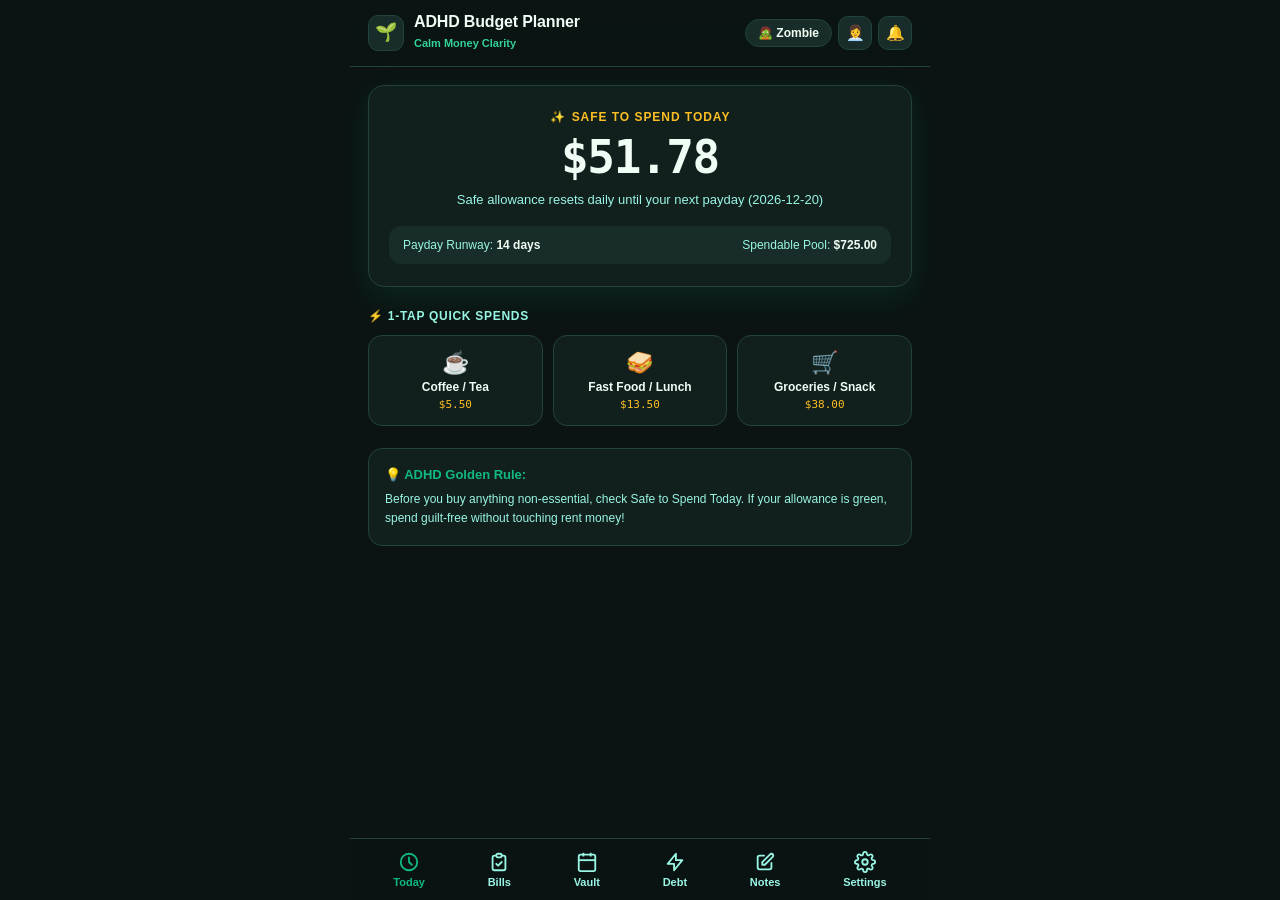
==== index.html @ 47cbd116 "feat: initial release of ADHD Budget Planner (Edition 2)" ====
<!DOCTYPE html>
<html lang="en">
<head>
  <meta charset="utf-8">
  <meta name="viewport" content="width=device-width, initial-scale=1, viewport-fit=cover, maximum-scale=1, user-scalable=no">
  <title>ADHD Budget Planner</title>
  <meta name="description" content="A calm, offline, low-stimulation budget planner engineered for ADHD brains. What is safe to spend today, impulse control, and debt freedom.">
  <meta name="theme-color" content="#0d9488">
  <meta name="apple-mobile-web-app-capable" content="yes">
  <meta name="apple-mobile-web-app-status-bar-style" content="default">
  <meta name="apple-mobile-web-app-title" content="ADHD Budget Planner">
  <link rel="manifest" href="./manifest.json">
  <link rel="icon" type="image/svg+xml" href="./assets/icon.svg">
  <link rel="icon" type="image/png" sizes="32x32" href="./assets/favicon-32.png">
  <link rel="apple-touch-icon" sizes="180x180" href="./assets/apple-touch-icon.png">
  <link rel="stylesheet" href="./css/planner-theme.css">
  <link rel="stylesheet" href="./css/planner-layout.css">
</head>
<body data-theme="emerald-modern">

  <div class="adhd-container">

    <!-- Top Header App Bar -->
    <header class="adhd-header">
      <div class="header-row">
        <div class="brand-badge">
          <div class="brand-icon">🌱</div>
          <div class="brand-titles">
            <h1>ADHD Budget Planner</h1>
            <span class="brand-subtitle">Calm Money Clarity</span>
          </div>
        </div>
        <div class="header-actions">
          <button type="button" class="pill-action-btn" id="btn-zombie-mode" title="Emergency Zombie Mode">🧟 Zombie</button>
          <button type="button" class="icon-action-btn" id="btn-launch-tour" title="Maya's Guided Tour">👩‍💼</button>
          <button type="button" class="icon-action-btn" id="btn-toggle-sound" title="Haptic Audio">🔔</button>
        </div>
      </div>
    </header>

    <!-- MAIN SCREENS -->
    <main>
      <!-- 1. Today Screen -->
      <section id="screen-today" class="screen active">
        <div class="hero-split-card">
          <div class="hero-main-section">
            <div class="hero-label"><span>✨</span> Safe to Spend Today</div>
            <div class="hero-number" id="hero-safe-amount">$0.00</div>
            <div class="hero-subtext" id="hero-runway-subtext">Calculating daily allowance...</div>
          </div>
          <div class="runway-summary-strip" id="runway-summary-strip">
            <!-- Populated dynamically -->
          </div>
        </div>

        <div style="font-size:12px;font-weight:800;color:var(--text-sub);text-transform:uppercase;letter-spacing:0.06em;margin-bottom:10px;">
          ⚡ 1-Tap Quick Spends
        </div>
        <div class="quick-spend-grid" id="quick-spend-grid">
          <!-- Populated dynamically -->
        </div>

        <div style="background:var(--bg-panel);border:1px solid var(--border-line);border-radius:14px;padding:16px;">
          <div style="font-size:13px;font-weight:700;color:var(--color-primary);margin-bottom:6px;">💡 ADHD Golden Rule:</div>
          <p style="font-size:12px;color:var(--text-sub);line-height:1.6;">
            Before you buy anything non-essential, check Safe to Spend Today. If your allowance is green, spend guilt-free without touching rent money!
          </p>
        </div>
      </section>

      <!-- 2. Bills Runway Screen -->
      <section id="screen-bills" class="screen">
        <div style="display:flex;justify-content:space-between;align-items:center;margin-bottom:16px;">
          <div>
            <h2 style="font-size:18px;font-weight:800;">Bills & Runway</h2>
            <p style="font-size:12px;color:var(--text-sub);">Fixed commitments protected before calculating your allowance.</p>
          </div>
          <button type="button" class="btn-primary-action" id="btn-open-add-bill">+ Add Bill</button>
        </div>
        <div id="bill-list">
          <!-- Populated dynamically -->
        </div>
      </section>

      <!-- 3. Impulse Vault Screen -->
      <section id="screen-vault" class="screen">
        <div style="display:flex;justify-content:space-between;align-items:center;margin-bottom:16px;">
          <div>
            <h2 style="font-size:18px;font-weight:800;">48-Hour Impulse Vault</h2>
            <p style="font-size:12px;color:var(--text-sub);">Park urgent shopping urges here. 82% of impulses fade in 48 hours.</p>
          </div>
          <button type="button" class="btn-primary-action" id="btn-open-add-vault">+ Park Urge</button>
        </div>
        <div id="vault-list">
          <!-- Populated dynamically -->
        </div>
      </section>

      <!-- 4. Debt Crusher Screen -->
      <section id="screen-debt" class="screen">
        <div style="margin-bottom:16px;">
          <h2 style="font-size:18px;font-weight:800;">Debt Crusher</h2>
          <p style="font-size:12px;color:var(--text-sub);">Snowball & Avalanche accelerated debt freedom path.</p>
        </div>
        <div style="background:var(--bg-panel);border:1px solid var(--border-line);border-radius:14px;padding:18px;text-align:center;margin-bottom:16px;">
          <div style="font-size:11px;font-weight:700;color:var(--color-gold);text-transform:uppercase;letter-spacing:0.08em;margin-bottom:4px;">Freedom Projection</div>
          <div style="font-size:17px;font-weight:800;color:var(--text-main);" id="debt-free-summary">Calculating projection...</div>
        </div>
        <div id="debt-list">
          <!-- Populated dynamically -->
        </div>
      </section>

      <!-- 5. Brain Dump Scratchpad Screen -->
      <section id="screen-notes" class="screen">
        <h2 style="font-size:18px;font-weight:800;margin-bottom:6px;">Brain Dump Scratchpad</h2>
        <p style="font-size:12px;color:var(--text-sub);margin-bottom:16px;">Zero-friction capture for money thoughts, upcoming purchases, or anxiety relief.</p>
        <textarea id="brain-dump-textarea" class="form-input" style="height:280px;resize:none;font-size:14px;line-height:1.6;" placeholder="Type anything on your mind... auto-saves instantly."></textarea>
      </section>

      <!-- 6. Settings Screen -->
      <section id="screen-settings" class="screen">
        <h2 style="font-size:18px;font-weight:800;margin-bottom:16px;">Settings & Backup</h2>
        <div style="background:var(--bg-panel);border:1px solid var(--border-line);border-radius:14px;padding:18px;margin-bottom:18px;">
          <form id="form-planner-settings">
            <div class="form-group">
              <label>Checking Account Balance ($)</label>
              <input type="number" step="0.01" class="form-input" id="settings-checking-balance" required>
            </div>
            <div class="form-group">
              <label>Payday Frequency</label>
              <select class="form-select" id="settings-income-cycle">
                <option value="weekly">Weekly</option>
                <option value="biweekly">Bi-Weekly (Every 2 Weeks)</option>
                <option value="semimonthly">Semi-Monthly (1st & 15th)</option>
                <option value="monthly">Monthly</option>
              </select>
            </div>
            <div class="form-group">
              <label>Visual Color Theme</label>
              <select class="form-select" id="settings-theme-select">
                <option value="emerald-modern">Emerald Modern</option>
                <option value="oled-dark">OLED Dark</option>
                <option value="nordic-fog">Nordic Fog (Light)</option>
                <option value="warm-earth">Warm Earth</option>
              </select>
            </div>
            <button type="submit" class="btn-primary-action" style="width:100%;padding:12px;margin-top:6px;">Save Settings 🌿</button>
          </form>
        </div>

        <div style="background:var(--bg-panel);border:1px solid var(--border-line);border-radius:14px;padding:18px;">
          <div style="font-size:14px;font-weight:700;margin-bottom:10px;">💾 Backup & Device Transfer</div>
          <button type="button" class="btn-primary-action" id="btn-export-backup" style="width:100%;padding:12px;margin-bottom:14px;">Download Backup (.json)</button>
          <label style="display:block;font-size:12px;color:var(--text-sub);margin-bottom:6px;">Restore Backup File:</label>
          <input type="file" id="input-restore-backup" accept=".json" class="form-input" style="font-size:12px;padding:6px;">
        </div>
      </section>
    </main>

    <!-- Bottom Segmented Navigation Dock -->
    <nav class="nav-dock" aria-label="Main Navigation">
      <button type="button" class="nav-tab active" data-nav="today">
        <svg fill="none" viewBox="0 0 24 24" stroke="currentColor">
          <circle cx="12" cy="12" r="9"/>
          <path stroke-linecap="round" stroke-linejoin="round" d="M12 7v5l3 3"/>
        </svg>
        <span>Today</span>
      </button>

      <button type="button" class="nav-tab" data-nav="bills">
        <svg fill="none" viewBox="0 0 24 24" stroke="currentColor">
          <path stroke-linecap="round" stroke-linejoin="round" d="M9 5H7a2 2 0 00-2 2v12a2 2 0 002 2h10a2 2 0 002-2V7a2 2 0 00-2-2h-2M9 5a2 2 0 002 2h2a2 2 0 002-2M9 5a2 2 0 012-2h2a2 2 0 012 2m-6 9l2 2 4-4"/>
        </svg>
        <span>Bills</span>
      </button>

      <button type="button" class="nav-tab" data-nav="vault">
        <svg fill="none" viewBox="0 0 24 24" stroke="currentColor">
          <rect x="3" y="4" width="18" height="18" rx="2" ry="2"/>
          <line x1="16" y1="2" x2="16" y2="6"/>
          <line x1="8" y1="2" x2="8" y2="6"/>
          <line x1="3" y1="10" x2="21" y2="10"/>
        </svg>
        <span>Vault</span>
      </button>

      <button type="button" class="nav-tab" data-nav="debt">
        <svg fill="none" viewBox="0 0 24 24" stroke="currentColor">
          <path stroke-linecap="round" stroke-linejoin="round" d="M13 10V3L4 14h7v7l9-11h-7z"/>
        </svg>
        <span>Debt</span>
      </button>

      <button type="button" class="nav-tab" data-nav="notes">
        <svg fill="none" viewBox="0 0 24 24" stroke="currentColor">
          <path stroke-linecap="round" stroke-linejoin="round" d="M11 5H6a2 2 0 00-2 2v11a2 2 0 002 2h11a2 2 0 002-2v-5m-1.414-9.414a2 2 0 112.828 2.828L11.828 15H9v-2.828l8.586-8.586z"/>
        </svg>
        <span>Notes</span>
      </button>

      <button type="button" class="nav-tab" data-nav="settings">
        <svg fill="none" viewBox="0 0 24 24" stroke="currentColor">
          <circle cx="12" cy="12" r="3"/>
          <path stroke-linecap="round" stroke-linejoin="round" d="M19.4 15a1.65 1.65 0 00.33 1.82l.06.06a2 2 0 010 2.83 2 2 0 01-2.83 0l-.06-.06a1.65 1.65 0 00-1.82-.33 1.65 1.65 0 00-1 1.51V21a2 2 0 01-2 2 2 2 0 01-2-2v-.09A1.65 1.65 0 009 19.4a1.65 1.65 0 00-1.82.33l-.06.06a2 2 0 01-2.83 0 2 2 0 010-2.83l.06-.06a1.65 1.65 0 00.33-1.82 1.65 1.65 0 00-1.51-1H3a2 2 0 01-2-2 2 2 0 012-2h.09A1.65 1.65 0 004.6 9a1.65 1.65 0 00-.33-1.82l-.06-.06a2 2 0 010-2.83 2 2 0 012.83 0l.06.06a1.65 1.65 0 001.82.33H9a1.65 1.65 0 001-1.51V3a2 2 0 012-2 2 2 0 012 2v.09a1.65 1.65 0 001 1.51 1.65 1.65 0 001.82-.33l.06-.06a2 2 0 012.83 0 2 2 0 010 2.83l-.06.06a1.65 1.65 0 00-.33 1.82V9a1.65 1.65 0 001.51 1H21a2 2 0 012 2 2 2 0 01-2 2h-.09a1.65 1.65 0 00-1.51 1z"/>
        </svg>
        <span>Settings</span>
      </button>
    </nav>

    <!-- FULLSCREEN ZOMBIE MODE OVERLAY -->
    <div id="zombie-overlay" class="zombie-overlay">
      <div class="zombie-title">🧟 Zombie Mode Active</div>
      <p style="font-size:13px;color:#a3a3a3;margin-bottom:24px;">Low bandwidth day? Here is your single answer right now:</p>
      <div style="font-size:14px;color:#737373;text-transform:uppercase;letter-spacing:0.1em;margin-bottom:6px;">Safe to Spend Today</div>
      <div class="zombie-hero-number" id="zombie-hero-amount">$0.00</div>
      <button type="button" class="btn-zombie-exit" id="btn-exit-zombie">Exit Zombie Mode 🌿</button>
    </div>

    <!-- MODAL: Add Bill -->
    <div id="modal-add-bill" class="modal-overlay">
      <div class="modal-box">
        <div style="display:flex;justify-content:space-between;align-items:center;margin-bottom:14px;">
          <h3 style="font-size:16px;font-weight:800;">📅 Add Recurring Bill</h3>
          <button type="button" class="icon-action-btn" id="btn-close-add-bill" style="width:28px;height:28px;">&times;</button>
        </div>
        <form id="form-add-bill">
          <div class="form-group">
            <label>Bill Name (e.g. Rent, Wi-Fi, Electric)</label>
            <input type="text" class="form-input" id="bill-name-input" placeholder="Apartment Rent" required>
          </div>
          <div class="form-group">
            <label>Amount ($)</label>
            <input type="number" step="0.01" class="form-input" id="bill-amount-input" placeholder="750.00" required>
          </div>
          <div class="form-group">
            <label>Due Date</label>
            <input type="date" class="form-input" id="bill-date-input" required>
          </div>
          <button type="submit" class="btn-primary-action" style="width:100%;padding:12px;margin-top:6px;">Add Bill 🌿</button>
        </form>
      </div>
    </div>

    <!-- MODAL: Add Vault Item -->
    <div id="modal-add-vault" class="modal-overlay">
      <div class="modal-box">
        <div style="display:flex;justify-content:space-between;align-items:center;margin-bottom:14px;">
          <h3 style="font-size:16px;font-weight:800;">⏳ Park in 48-Hour Vault</h3>
          <button type="button" class="icon-action-btn" id="btn-close-add-vault" style="width:28px;height:28px;">&times;</button>
        </div>
        <form id="form-add-vault">
          <div class="form-group">
            <label>Item Name / Purchase Urge</label>
            <input type="text" class="form-input" id="vault-name-input" placeholder="New Noise-Cancelling Headphones" required>
          </div>
          <div class="form-group">
            <label>Price ($)</label>
            <input type="number" step="0.01" class="form-input" id="vault-amount-input" placeholder="99.00" required>
          </div>
          <button type="submit" class="btn-primary-action" style="width:100%;padding:12px;margin-top:6px;">Park Urge for 48 Hours ⏳</button>
        </form>
      </div>
    </div>

  </div>

  <script src="./js/finance-engine.js"></script>
  <script src="./js/storage-controller.js"></script>
  <script src="./js/assistant-maya.js"></script>
  <script src="./js/planner-app.js"></script>
</body>
</html>
---- css/planner-theme.css ----
/* ADHD Budget Planner - Modern Theme Definitions (Edition 2) */
:root {
  --font-base: -apple-system, BlinkMacSystemFont, 'Segoe UI', Roboto, 'Inter', sans-serif;
  --font-mono: 'SF Mono', 'Roboto Mono', Menlo, monospace;
  --radius-card: 16px;
  --radius-btn: 10px;
  --radius-pill: 99px;
  --transition-quick: 0.18s ease;
}

/* 1. Emerald Modern (Default) */
body[data-theme="emerald-modern"] {
  --bg-app: #0b1413;
  --bg-panel: #111f1d;
  --bg-tile: #182c29;
  --bg-tile-hover: #213c38;
  --border-line: #22423d;
  --border-focus: #10b981;
  --text-main: #f0fdf4;
  --text-sub: #99f6e4;
  --text-dim: #5eead4;
  --color-primary: #10b981;
  --color-accent: #34d399;
  --color-gold: #fbbf24;
  --color-rose: #f43f5e;
  --hero-shadow: 0 10px 30px rgba(16, 185, 129, 0.12);
}

/* 2. OLED Pure Dark */
body[data-theme="oled-dark"] {
  --bg-app: #000000;
  --bg-panel: #0a0a0a;
  --bg-tile: #141414;
  --bg-tile-hover: #1f1f1f;
  --border-line: #262626;
  --border-focus: #34d399;
  --text-main: #ffffff;
  --text-sub: #a3a3a3;
  --text-dim: #737373;
  --color-primary: #34d399;
  --color-accent: #2dd4bf;
  --color-gold: #fbbf24;
  --color-rose: #f43f5e;
  --hero-shadow: none;
}

/* 3. Nordic Fog (Clean Light) */
body[data-theme="nordic-fog"] {
  --bg-app: #f1f5f9;
  --bg-panel: #ffffff;
  --bg-tile: #f8fafc;
  --bg-tile-hover: #e2e8f0;
  --border-line: #cbd5e1;
  --border-focus: #059669;
  --text-main: #0f172a;
  --text-sub: #475569;
  --text-dim: #64748b;
  --color-primary: #059669;
  --color-accent: #0d9488;
  --color-gold: #d97706;
  --color-rose: #e11d48;
  --hero-shadow: 0 4px 20px rgba(0, 0, 0, 0.05);
}

/* 4. Warm Earth */
body[data-theme="warm-earth"] {
  --bg-app: #171514;
  --bg-panel: #211e1c;
  --bg-tile: #2c2826;
  --bg-tile-hover: #3b3633;
  --border-line: #423d3a;
  --border-focus: #f59e0b;
  --text-main: #fef3c7;
  --text-sub: #d6d3d1;
  --text-dim: #a8a29e;
  --color-primary: #f59e0b;
  --color-accent: #fbbf24;
  --color-gold: #fbbf24;
  --color-rose: #f43f5e;
  --hero-shadow: 0 10px 30px rgba(245, 158, 11, 0.12);
}
---- css/planner-layout.css ----
/* ADHD Budget Planner - Modern Layout & Styles (Edition 2) */
* {
  box-sizing: border-box;
  margin: 0;
  padding: 0;
  -webkit-tap-highlight-color: transparent;
}

body {
  background-color: var(--bg-app);
  color: var(--text-main);
  font-family: var(--font-base);
  font-size: 15px;
  line-height: 1.5;
  min-height: 100vh;
  overflow-x: hidden;
  user-select: none;
  -webkit-font-smoothing: antialiased;
}

.adhd-container {
  max-width: 580px;
  margin: 0 auto;
  min-height: 100vh;
  display: flex;
  flex-direction: column;
  padding-bottom: 92px;
  position: relative;
}

/* Header App Bar */
.adhd-header {
  position: sticky;
  top: 0;
  z-index: 40;
  background: rgba(11, 20, 19, 0.9);
  backdrop-filter: blur(14px);
  -webkit-backdrop-filter: blur(14px);
  border-bottom: 1px solid var(--border-line);
  padding: 12px 18px;
}

.header-row {
  display: flex;
  align-items: center;
  justify-content: space-between;
}

.brand-badge {
  display: flex;
  align-items: center;
  gap: 10px;
}

.brand-icon {
  width: 36px;
  height: 36px;
  border-radius: 10px;
  background: var(--bg-tile);
  border: 1px solid var(--border-line);
  display: flex;
  align-items: center;
  justify-content: center;
  font-size: 18px;
}

.brand-titles h1 {
  font-size: 16px;
  font-weight: 800;
  color: var(--text-main);
  letter-spacing: -0.01em;
  line-height: 1.2;
}

.brand-subtitle {
  font-size: 11px;
  color: var(--color-accent);
  font-weight: 600;
}

.header-actions {
  display: flex;
  align-items: center;
  gap: 6px;
}

.pill-action-btn {
  background: var(--bg-tile);
  border: 1px solid var(--border-line);
  color: var(--text-main);
  padding: 6px 12px;
  border-radius: var(--radius-pill);
  font-size: 12px;
  font-weight: 700;
  display: flex;
  align-items: center;
  gap: 5px;
  cursor: pointer;
  transition: var(--transition-quick);
}

.pill-action-btn:hover {
  border-color: var(--color-primary);
}

.icon-action-btn {
  background: var(--bg-tile);
  border: 1px solid var(--border-line);
  color: var(--text-sub);
  width: 34px;
  height: 34px;
  border-radius: var(--radius-btn);
  display: flex;
  align-items: center;
  justify-content: center;
  font-size: 15px;
  cursor: pointer;
}

/* Screens */
.screen {
  display: none;
  padding: 18px;
  animation: fadeIn 0.2s ease;
}

.screen.active {
  display: block;
}

@keyframes fadeIn {
  from { opacity: 0; transform: translateY(4px); }
  to { opacity: 1; transform: translateY(0); }
}

/* Split-Card Modern Hero Dashboard */
.hero-split-card {
  background: var(--bg-panel);
  border: 1px solid var(--border-line);
  border-radius: var(--radius-card);
  padding: 22px 20px;
  margin-bottom: 20px;
  box-shadow: var(--hero-shadow);
  display: flex;
  flex-direction: column;
  gap: 16px;
  position: relative;
  overflow: hidden;
}

.hero-main-section {
  text-align: center;
}

.hero-label {
  font-size: 12px;
  font-weight: 800;
  text-transform: uppercase;
  letter-spacing: 0.08em;
  color: var(--color-gold);
  margin-bottom: 6px;
  display: flex;
  align-items: center;
  justify-content: center;
  gap: 6px;
}

.hero-number {
  font-size: 46px;
  font-weight: 900;
  letter-spacing: -0.03em;
  font-family: var(--font-mono);
  color: var(--text-main);
  line-height: 1.1;
  margin-bottom: 8px;
}

.hero-subtext {
  font-size: 13px;
  color: var(--text-sub);
}

/* Runway Strip */
.runway-summary-strip {
  background: var(--bg-tile);
  border-radius: 12px;
  padding: 10px 14px;
  display: flex;
  justify-content: space-between;
  align-items: center;
  font-size: 12px;
  color: var(--text-sub);
}

.runway-summary-strip strong {
  color: var(--text-main);
}

/* Quick Spends Grid */
.quick-spend-grid {
  display: grid;
  grid-template-columns: repeat(3, 1fr);
  gap: 10px;
  margin-bottom: 22px;
}

.spend-tile-btn {
  background: var(--bg-panel);
  border: 1px solid var(--border-line);
  border-radius: 14px;
  padding: 14px 10px;
  text-align: center;
  cursor: pointer;
  transition: var(--transition-quick);
  color: var(--text-main);
  display: flex;
  flex-direction: column;
  align-items: center;
  gap: 4px;
}

.spend-tile-btn:hover {
  border-color: var(--color-primary);
  background: var(--bg-tile);
  transform: translateY(-2px);
}

.spend-tile-icon { font-size: 22px; }
.spend-tile-title { font-size: 12px; font-weight: 700; }
.spend-tile-amt { font-size: 11px; font-family: var(--font-mono); color: var(--color-gold); }

/* Item Cards (Bills, Vault, Debt) */
.item-card {
  background: var(--bg-panel);
  border: 1px solid var(--border-line);
  border-radius: 14px;
  padding: 16px;
  margin-bottom: 12px;
  transition: var(--transition-quick);
}

.item-card:hover {
  border-color: var(--border-focus);
}

.item-header {
  display: flex;
  align-items: center;
  justify-content: space-between;
  margin-bottom: 8px;
}

.item-title {
  font-size: 15px;
  font-weight: 700;
  display: flex;
  align-items: center;
  gap: 8px;
}

.item-amount {
  font-family: var(--font-mono);
  font-size: 14px;
  font-weight: 800;
  color: var(--color-gold);
}

.btn-primary-action {
  background: var(--color-primary);
  color: #fff;
  border: none;
  font-weight: 700;
  font-size: 12px;
  padding: 6px 14px;
  border-radius: var(--radius-btn);
  cursor: pointer;
  transition: var(--transition-quick);
}

.btn-primary-action:hover {
  opacity: 0.9;
}

.btn-primary-action.paid {
  background: #064e3b;
  color: #34d399;
}

/* Zombie Mode Overlay */
.zombie-overlay {
  display: none;
  position: fixed;
  top: 0;
  left: 0;
  right: 0;
  bottom: 0;
  background: #000000;
  z-index: 100;
  flex-direction: column;
  align-items: center;
  justify-content: center;
  padding: 30px;
  text-align: center;
}

.zombie-overlay.active {
  display: flex;
}

.zombie-title {
  font-size: 18px;
  color: #737373;
  margin-bottom: 10px;
  font-weight: 700;
}

.zombie-hero-number {
  font-size: 58px;
  font-family: var(--font-mono);
  font-weight: 900;
  color: #10b981;
  margin-bottom: 24px;
}

.btn-zombie-exit {
  background: #171717;
  color: #a3a3a3;
  border: 1px solid #333;
  padding: 12px 24px;
  border-radius: var(--radius-pill);
  font-size: 14px;
  font-weight: 700;
  cursor: pointer;
}

/* Bottom Segmented Dock */
.nav-dock {
  position: fixed;
  bottom: 0;
  left: 0;
  right: 0;
  background: rgba(11, 20, 19, 0.95);
  backdrop-filter: blur(16px);
  -webkit-backdrop-filter: blur(16px);
  border-top: 1px solid var(--border-line);
  display: flex;
  justify-content: space-around;
  padding: 8px 12px;
  z-index: 50;
  max-width: 580px;
  margin: 0 auto;
}

.nav-tab {
  background: none;
  border: none;
  color: var(--text-sub);
  display: flex;
  flex-direction: column;
  align-items: center;
  gap: 3px;
  font-size: 11px;
  font-weight: 700;
  cursor: pointer;
  padding: 4px 8px;
  border-radius: 8px;
  transition: var(--transition-quick);
}

.nav-tab svg {
  width: 22px;
  height: 22px;
  stroke-width: 2;
}

.nav-tab:hover {
  color: var(--text-main);
}

.nav-tab.active {
  color: var(--color-primary);
}

.nav-tab.active svg {
  stroke: var(--color-primary);
}

/* Modals */
.modal-overlay {
  display: none;
  position: fixed;
  top: 0;
  left: 0;
  right: 0;
  bottom: 0;
  background: rgba(0, 0, 0, 0.75);
  backdrop-filter: blur(6px);
  z-index: 90;
  align-items: center;
  justify-content: center;
  padding: 16px;
}

.modal-overlay.open {
  display: flex;
}

.modal-box {
  background: var(--bg-panel);
  border: 1px solid var(--border-line);
  border-radius: var(--radius-card);
  width: 100%;
  max-width: 440px;
  padding: 22px;
}

.form-group {
  margin-bottom: 14px;
}

.form-group label {
  display: block;
  font-size: 12px;
  font-weight: 700;
  color: var(--text-sub);
  margin-bottom: 6px;
}

.form-input, .form-select {
  width: 100%;
  background: var(--bg-tile);
  border: 1px solid var(--border-line);
  color: #fff;
  padding: 10px 12px;
  border-radius: 10px;
  font-size: 14px;
  outline: none;
  font-family: inherit;
}

.form-input:focus, .form-select:focus {
  border-color: var(--color-primary);
}
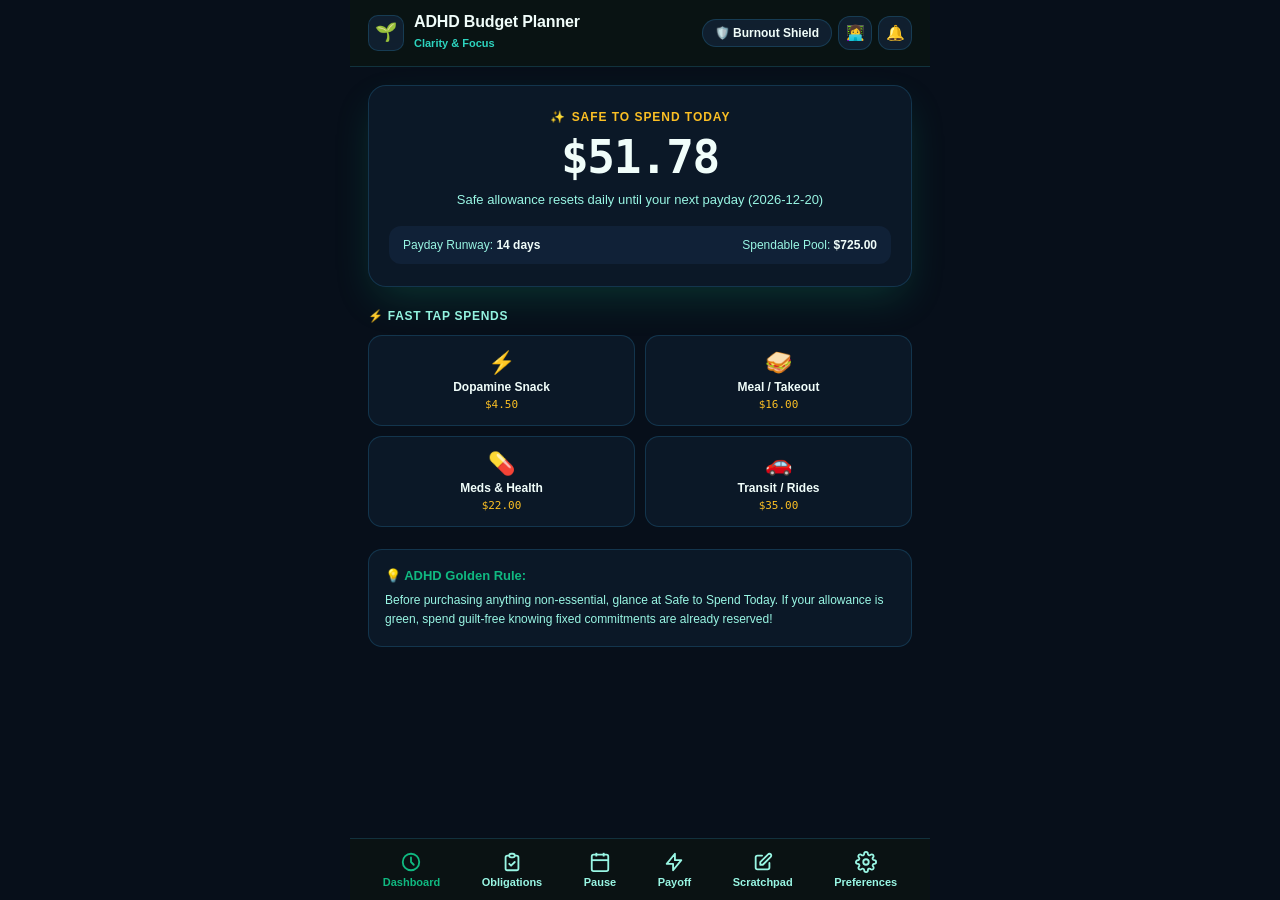
==== commit 211df9d3: "feat: upgrade art style to Nordic Frost Glassmorphism, crisp vector shield icon, and re-bundle fulfi" ====
--- a/index.html
+++ b/index.html
@@ -15,6 +15,7 @@
   <link rel="apple-touch-icon" sizes="180x180" href="./assets/apple-touch-icon.png">
   <link rel="stylesheet" href="./css/planner-theme.css">
   <link rel="stylesheet" href="./css/planner-layout.css">
+  <link rel="stylesheet" href="./css/chloe-tour.css">
 </head>
 <body data-theme="emerald-modern">
 
@@ -27,12 +28,12 @@
           <div class="brand-icon">🌱</div>
           <div class="brand-titles">
             <h1>ADHD Budget Planner</h1>
-            <span class="brand-subtitle">Calm Money Clarity</span>
+            <span class="brand-subtitle">Clarity & Focus</span>
           </div>
         </div>
         <div class="header-actions">
-          <button type="button" class="pill-action-btn" id="btn-zombie-mode" title="Emergency Zombie Mode">🧟 Zombie</button>
-          <button type="button" class="icon-action-btn" id="btn-launch-tour" title="Maya's Guided Tour">👩‍💼</button>
+          <button type="button" class="pill-action-btn" id="btn-burnout-shield" title="Burnout Shield (Emergency Mode)">🛡️ Burnout Shield</button>
+          <button type="button" class="icon-action-btn" id="btn-launch-tour" title="Chloe's Guided Tour">👩‍💻</button>
           <button type="button" class="icon-action-btn" id="btn-toggle-sound" title="Haptic Audio">🔔</button>
         </div>
       </div>
@@ -40,8 +41,8 @@
 
     <!-- MAIN SCREENS -->
     <main>
-      <!-- 1. Today Screen -->
-      <section id="screen-today" class="screen active">
+      <!-- 1. Dashboard Screen -->
+      <section id="screen-dashboard" class="screen active">
         <div class="hero-split-card">
           <div class="hero-main-section">
             <div class="hero-label"><span>✨</span> Safe to Spend Today</div>
@@ -54,73 +55,73 @@
         </div>
 
         <div style="font-size:12px;font-weight:800;color:var(--text-sub);text-transform:uppercase;letter-spacing:0.06em;margin-bottom:10px;">
-          ⚡ 1-Tap Quick Spends
-        </div>
-        <div class="quick-spend-grid" id="quick-spend-grid">
-          <!-- Populated dynamically -->
+          ⚡ Fast Tap Spends
+        </div>
+        <div class="quick-spend-grid" id="quick-spend-grid" style="grid-template-columns: repeat(2, 1fr);">
+          <!-- 4 slots 2x2 grid populated dynamically -->
         </div>
 
         <div style="background:var(--bg-panel);border:1px solid var(--border-line);border-radius:14px;padding:16px;">
           <div style="font-size:13px;font-weight:700;color:var(--color-primary);margin-bottom:6px;">💡 ADHD Golden Rule:</div>
           <p style="font-size:12px;color:var(--text-sub);line-height:1.6;">
-            Before you buy anything non-essential, check Safe to Spend Today. If your allowance is green, spend guilt-free without touching rent money!
+            Before purchasing anything non-essential, glance at Safe to Spend Today. If your allowance is green, spend guilt-free knowing fixed commitments are already reserved!
           </p>
         </div>
       </section>
 
-      <!-- 2. Bills Runway Screen -->
-      <section id="screen-bills" class="screen">
+      <!-- 2. Obligations (Bills) Screen -->
+      <section id="screen-obligations" class="screen">
         <div style="display:flex;justify-content:space-between;align-items:center;margin-bottom:16px;">
           <div>
-            <h2 style="font-size:18px;font-weight:800;">Bills & Runway</h2>
-            <p style="font-size:12px;color:var(--text-sub);">Fixed commitments protected before calculating your allowance.</p>
-          </div>
-          <button type="button" class="btn-primary-action" id="btn-open-add-bill">+ Add Bill</button>
-        </div>
-        <div id="bill-list">
+            <h2 style="font-size:18px;font-weight:800;">Fixed Obligations</h2>
+            <p style="font-size:12px;color:var(--text-sub);">Essential commitments protected before calculating your allowance.</p>
+          </div>
+          <button type="button" class="btn-primary-action" id="btn-open-add-obligation">+ Add Obligation</button>
+        </div>
+        <div id="obligation-list">
           <!-- Populated dynamically -->
         </div>
       </section>
 
-      <!-- 3. Impulse Vault Screen -->
-      <section id="screen-vault" class="screen">
+      <!-- 3. Wishlist Pause Screen -->
+      <section id="screen-pause" class="screen">
         <div style="display:flex;justify-content:space-between;align-items:center;margin-bottom:16px;">
           <div>
-            <h2 style="font-size:18px;font-weight:800;">48-Hour Impulse Vault</h2>
-            <p style="font-size:12px;color:var(--text-sub);">Park urgent shopping urges here. 82% of impulses fade in 48 hours.</p>
-          </div>
-          <button type="button" class="btn-primary-action" id="btn-open-add-vault">+ Park Urge</button>
-        </div>
-        <div id="vault-list">
+            <h2 style="font-size:18px;font-weight:800;">Wishlist Pause (48h Vault)</h2>
+            <p style="font-size:12px;color:var(--text-sub);">Park online shopping urges here. 82% of impulses fade calmly in 48 hours.</p>
+          </div>
+          <button type="button" class="btn-primary-action" id="btn-open-add-pause">+ Pause Item</button>
+        </div>
+        <div id="pause-list">
           <!-- Populated dynamically -->
         </div>
       </section>
 
-      <!-- 4. Debt Crusher Screen -->
-      <section id="screen-debt" class="screen">
+      <!-- 4. Payoff Plan Screen -->
+      <section id="screen-payoff" class="screen">
         <div style="margin-bottom:16px;">
-          <h2 style="font-size:18px;font-weight:800;">Debt Crusher</h2>
+          <h2 style="font-size:18px;font-weight:800;">Payoff Plan (Debt Crusher)</h2>
           <p style="font-size:12px;color:var(--text-sub);">Snowball & Avalanche accelerated debt freedom path.</p>
         </div>
         <div style="background:var(--bg-panel);border:1px solid var(--border-line);border-radius:14px;padding:18px;text-align:center;margin-bottom:16px;">
           <div style="font-size:11px;font-weight:700;color:var(--color-gold);text-transform:uppercase;letter-spacing:0.08em;margin-bottom:4px;">Freedom Projection</div>
           <div style="font-size:17px;font-weight:800;color:var(--text-main);" id="debt-free-summary">Calculating projection...</div>
         </div>
-        <div id="debt-list">
+        <div id="payoff-list">
           <!-- Populated dynamically -->
         </div>
       </section>
 
-      <!-- 5. Brain Dump Scratchpad Screen -->
-      <section id="screen-notes" class="screen">
-        <h2 style="font-size:18px;font-weight:800;margin-bottom:6px;">Brain Dump Scratchpad</h2>
-        <p style="font-size:12px;color:var(--text-sub);margin-bottom:16px;">Zero-friction capture for money thoughts, upcoming purchases, or anxiety relief.</p>
-        <textarea id="brain-dump-textarea" class="form-input" style="height:280px;resize:none;font-size:14px;line-height:1.6;" placeholder="Type anything on your mind... auto-saves instantly."></textarea>
-      </section>
-
-      <!-- 6. Settings Screen -->
-      <section id="screen-settings" class="screen">
-        <h2 style="font-size:18px;font-weight:800;margin-bottom:16px;">Settings & Backup</h2>
+      <!-- 5. Focus Scratchpad Screen -->
+      <section id="screen-scratchpad" class="screen">
+        <h2 style="font-size:18px;font-weight:800;margin-bottom:6px;">Focus Scratchpad</h2>
+        <p style="font-size:12px;color:var(--text-sub);margin-bottom:16px;">Zero-friction capture for money thoughts, upcoming expenses, or anxiety relief.</p>
+        <textarea id="scratchpad-textarea" class="form-input" style="height:280px;resize:none;font-size:14px;line-height:1.6;" placeholder="Type anything on your mind... auto-saves instantly."></textarea>
+      </section>
+
+      <!-- 6. Preferences Screen -->
+      <section id="screen-preferences" class="screen">
+        <h2 style="font-size:18px;font-weight:800;margin-bottom:16px;">Preferences & Backup</h2>
         <div style="background:var(--bg-panel);border:1px solid var(--border-line);border-radius:14px;padding:18px;margin-bottom:18px;">
           <form id="form-planner-settings">
             <div class="form-group">
@@ -145,7 +146,7 @@
                 <option value="warm-earth">Warm Earth</option>
               </select>
             </div>
-            <button type="submit" class="btn-primary-action" style="width:100%;padding:12px;margin-top:6px;">Save Settings 🌿</button>
+            <button type="submit" class="btn-primary-action" style="width:100%;padding:12px;margin-top:6px;">Save Preferences 🌿</button>
           </form>
         </div>
 
@@ -158,107 +159,107 @@
       </section>
     </main>
 
-    <!-- Bottom Segmented Navigation Dock -->
+    <!-- Bottom Navigation Dock -->
     <nav class="nav-dock" aria-label="Main Navigation">
-      <button type="button" class="nav-tab active" data-nav="today">
+      <button type="button" class="nav-tab active" data-nav="dashboard">
         <svg fill="none" viewBox="0 0 24 24" stroke="currentColor">
           <circle cx="12" cy="12" r="9"/>
           <path stroke-linecap="round" stroke-linejoin="round" d="M12 7v5l3 3"/>
         </svg>
-        <span>Today</span>
-      </button>
-
-      <button type="button" class="nav-tab" data-nav="bills">
+        <span>Dashboard</span>
+      </button>
+
+      <button type="button" class="nav-tab" data-nav="obligations">
         <svg fill="none" viewBox="0 0 24 24" stroke="currentColor">
           <path stroke-linecap="round" stroke-linejoin="round" d="M9 5H7a2 2 0 00-2 2v12a2 2 0 002 2h10a2 2 0 002-2V7a2 2 0 00-2-2h-2M9 5a2 2 0 002 2h2a2 2 0 002-2M9 5a2 2 0 012-2h2a2 2 0 012 2m-6 9l2 2 4-4"/>
         </svg>
-        <span>Bills</span>
-      </button>
-
-      <button type="button" class="nav-tab" data-nav="vault">
+        <span>Obligations</span>
+      </button>
+
+      <button type="button" class="nav-tab" data-nav="pause">
         <svg fill="none" viewBox="0 0 24 24" stroke="currentColor">
           <rect x="3" y="4" width="18" height="18" rx="2" ry="2"/>
           <line x1="16" y1="2" x2="16" y2="6"/>
           <line x1="8" y1="2" x2="8" y2="6"/>
           <line x1="3" y1="10" x2="21" y2="10"/>
         </svg>
-        <span>Vault</span>
-      </button>
-
-      <button type="button" class="nav-tab" data-nav="debt">
+        <span>Pause</span>
+      </button>
+
+      <button type="button" class="nav-tab" data-nav="payoff">
         <svg fill="none" viewBox="0 0 24 24" stroke="currentColor">
           <path stroke-linecap="round" stroke-linejoin="round" d="M13 10V3L4 14h7v7l9-11h-7z"/>
         </svg>
-        <span>Debt</span>
-      </button>
-
-      <button type="button" class="nav-tab" data-nav="notes">
+        <span>Payoff</span>
+      </button>
+
+      <button type="button" class="nav-tab" data-nav="scratchpad">
         <svg fill="none" viewBox="0 0 24 24" stroke="currentColor">
           <path stroke-linecap="round" stroke-linejoin="round" d="M11 5H6a2 2 0 00-2 2v11a2 2 0 002 2h11a2 2 0 002-2v-5m-1.414-9.414a2 2 0 112.828 2.828L11.828 15H9v-2.828l8.586-8.586z"/>
         </svg>
-        <span>Notes</span>
-      </button>
-
-      <button type="button" class="nav-tab" data-nav="settings">
+        <span>Scratchpad</span>
+      </button>
+
+      <button type="button" class="nav-tab" data-nav="preferences">
         <svg fill="none" viewBox="0 0 24 24" stroke="currentColor">
           <circle cx="12" cy="12" r="3"/>
           <path stroke-linecap="round" stroke-linejoin="round" d="M19.4 15a1.65 1.65 0 00.33 1.82l.06.06a2 2 0 010 2.83 2 2 0 01-2.83 0l-.06-.06a1.65 1.65 0 00-1.82-.33 1.65 1.65 0 00-1 1.51V21a2 2 0 01-2 2 2 2 0 01-2-2v-.09A1.65 1.65 0 009 19.4a1.65 1.65 0 00-1.82.33l-.06.06a2 2 0 01-2.83 0 2 2 0 010-2.83l.06-.06a1.65 1.65 0 00.33-1.82 1.65 1.65 0 00-1.51-1H3a2 2 0 01-2-2 2 2 0 012-2h.09A1.65 1.65 0 004.6 9a1.65 1.65 0 00-.33-1.82l-.06-.06a2 2 0 010-2.83 2 2 0 012.83 0l.06.06a1.65 1.65 0 001.82.33H9a1.65 1.65 0 001-1.51V3a2 2 0 012-2 2 2 0 012 2v.09a1.65 1.65 0 001 1.51 1.65 1.65 0 001.82-.33l.06-.06a2 2 0 012.83 0 2 2 0 010 2.83l-.06.06a1.65 1.65 0 00-.33 1.82V9a1.65 1.65 0 001.51 1H21a2 2 0 012 2 2 2 0 01-2 2h-.09a1.65 1.65 0 00-1.51 1z"/>
         </svg>
-        <span>Settings</span>
+        <span>Preferences</span>
       </button>
     </nav>
 
-    <!-- FULLSCREEN ZOMBIE MODE OVERLAY -->
-    <div id="zombie-overlay" class="zombie-overlay">
-      <div class="zombie-title">🧟 Zombie Mode Active</div>
+    <!-- FULLSCREEN BURNOUT SHIELD OVERLAY -->
+    <div id="burnout-shield-overlay" class="zombie-overlay">
+      <div class="zombie-title">🛡️ Burnout Shield Active</div>
       <p style="font-size:13px;color:#a3a3a3;margin-bottom:24px;">Low bandwidth day? Here is your single answer right now:</p>
       <div style="font-size:14px;color:#737373;text-transform:uppercase;letter-spacing:0.1em;margin-bottom:6px;">Safe to Spend Today</div>
-      <div class="zombie-hero-number" id="zombie-hero-amount">$0.00</div>
-      <button type="button" class="btn-zombie-exit" id="btn-exit-zombie">Exit Zombie Mode 🌿</button>
+      <div class="zombie-hero-number" id="shield-hero-amount">$0.00</div>
+      <button type="button" class="btn-zombie-exit" id="btn-exit-shield">Exit Burnout Shield 🌿</button>
     </div>
 
-    <!-- MODAL: Add Bill -->
-    <div id="modal-add-bill" class="modal-overlay">
+    <!-- MODAL: Add Obligation -->
+    <div id="modal-add-obligation" class="modal-overlay">
       <div class="modal-box">
         <div style="display:flex;justify-content:space-between;align-items:center;margin-bottom:14px;">
-          <h3 style="font-size:16px;font-weight:800;">📅 Add Recurring Bill</h3>
-          <button type="button" class="icon-action-btn" id="btn-close-add-bill" style="width:28px;height:28px;">&times;</button>
-        </div>
-        <form id="form-add-bill">
-          <div class="form-group">
-            <label>Bill Name (e.g. Rent, Wi-Fi, Electric)</label>
-            <input type="text" class="form-input" id="bill-name-input" placeholder="Apartment Rent" required>
+          <h3 style="font-size:16px;font-weight:800;">📅 Add Obligation</h3>
+          <button type="button" class="icon-action-btn" id="btn-close-add-obligation" style="width:28px;height:28px;">&times;</button>
+        </div>
+        <form id="form-add-obligation">
+          <div class="form-group">
+            <label>Obligation Name (e.g. Rent, Wi-Fi, Phone)</label>
+            <input type="text" class="form-input" id="obligation-name-input" placeholder="Apartment Rent" required>
           </div>
           <div class="form-group">
             <label>Amount ($)</label>
-            <input type="number" step="0.01" class="form-input" id="bill-amount-input" placeholder="750.00" required>
+            <input type="number" step="0.01" class="form-input" id="obligation-amount-input" placeholder="750.00" required>
           </div>
           <div class="form-group">
             <label>Due Date</label>
-            <input type="date" class="form-input" id="bill-date-input" required>
-          </div>
-          <button type="submit" class="btn-primary-action" style="width:100%;padding:12px;margin-top:6px;">Add Bill 🌿</button>
+            <input type="date" class="form-input" id="obligation-date-input" required>
+          </div>
+          <button type="submit" class="btn-primary-action" style="width:100%;padding:12px;margin-top:6px;">Save Obligation 🌿</button>
         </form>
       </div>
     </div>
 
-    <!-- MODAL: Add Vault Item -->
-    <div id="modal-add-vault" class="modal-overlay">
+    <!-- MODAL: Add Wishlist Pause Item -->
+    <div id="modal-add-pause" class="modal-overlay">
       <div class="modal-box">
         <div style="display:flex;justify-content:space-between;align-items:center;margin-bottom:14px;">
-          <h3 style="font-size:16px;font-weight:800;">⏳ Park in 48-Hour Vault</h3>
-          <button type="button" class="icon-action-btn" id="btn-close-add-vault" style="width:28px;height:28px;">&times;</button>
-        </div>
-        <form id="form-add-vault">
+          <h3 style="font-size:16px;font-weight:800;">⏳ Wishlist Pause (48h Vault)</h3>
+          <button type="button" class="icon-action-btn" id="btn-close-add-pause" style="width:28px;height:28px;">&times;</button>
+        </div>
+        <form id="form-add-pause">
           <div class="form-group">
             <label>Item Name / Purchase Urge</label>
-            <input type="text" class="form-input" id="vault-name-input" placeholder="New Noise-Cancelling Headphones" required>
+            <input type="text" class="form-input" id="pause-name-input" placeholder="New Wireless Earbuds" required>
           </div>
           <div class="form-group">
             <label>Price ($)</label>
-            <input type="number" step="0.01" class="form-input" id="vault-amount-input" placeholder="99.00" required>
-          </div>
-          <button type="submit" class="btn-primary-action" style="width:100%;padding:12px;margin-top:6px;">Park Urge for 48 Hours ⏳</button>
+            <input type="number" step="0.01" class="form-input" id="pause-amount-input" placeholder="99.00" required>
+          </div>
+          <button type="submit" class="btn-primary-action" style="width:100%;padding:12px;margin-top:6px;">Pause for 48 Hours ⏳</button>
         </form>
       </div>
     </div>
@@ -267,7 +268,7 @@
 
   <script src="./js/finance-engine.js"></script>
   <script src="./js/storage-controller.js"></script>
-  <script src="./js/assistant-maya.js"></script>
+  <script src="./js/chloe-tour.js"></script>
   <script src="./js/planner-app.js"></script>
 </body>
 </html>
--- a/css/planner-theme.css
+++ b/css/planner-theme.css
@@ -1,81 +1,89 @@
-/* ADHD Budget Planner - Modern Theme Definitions (Edition 2) */
+/* ADHD Budget Planner - Modern Theme Definitions (Edition 2: Nordic Frost & Glassmorphism) */
 :root {
   --font-base: -apple-system, BlinkMacSystemFont, 'Segoe UI', Roboto, 'Inter', sans-serif;
-  --font-mono: 'SF Mono', 'Roboto Mono', Menlo, monospace;
-  --radius-card: 16px;
-  --radius-btn: 10px;
-  --radius-pill: 99px;
-  --transition-quick: 0.18s ease;
+  --font-mono: 'SF Mono', 'Roboto Mono', Menlo, Consolas, monospace;
+  --radius-card: 18px;
+  --radius-btn: 12px;
+  --radius-pill: 999px;
+  --transition-quick: 0.18s cubic-bezier(0.16, 1, 0.3, 1);
 }
 
-/* 1. Emerald Modern (Default) */
+/* 1. Emerald Modern (Default: Frosted Oceanic Obsidian & Luminous Mint) */
 body[data-theme="emerald-modern"] {
-  --bg-app: #0b1413;
-  --bg-panel: #111f1d;
-  --bg-tile: #182c29;
-  --bg-tile-hover: #213c38;
-  --border-line: #22423d;
-  --border-focus: #10b981;
-  --text-main: #f0fdf4;
+  --bg-app: #070f1a;
+  --bg-panel: rgba(14, 27, 44, 0.78);
+  --bg-tile: rgba(21, 39, 64, 0.65);
+  --bg-tile-hover: rgba(30, 56, 92, 0.85);
+  --border-line: rgba(56, 189, 248, 0.18);
+  --border-focus: #2dd4bf;
+  --text-main: #f0fdfa;
   --text-sub: #99f6e4;
   --text-dim: #5eead4;
   --color-primary: #10b981;
-  --color-accent: #34d399;
+  --color-accent: #2dd4bf;
+  --color-cyan: #38bdf8;
   --color-gold: #fbbf24;
   --color-rose: #f43f5e;
-  --hero-shadow: 0 10px 30px rgba(16, 185, 129, 0.12);
+  --hero-shadow: 0 16px 40px -8px rgba(16, 185, 129, 0.22);
+  --glass-blur: blur(18px);
 }
 
-/* 2. OLED Pure Dark */
+/* 2. OLED Pure Dark (Deep Minimalist Black with Neon Mint Accents) */
 body[data-theme="oled-dark"] {
-  --bg-app: #000000;
-  --bg-panel: #0a0a0a;
-  --bg-tile: #141414;
-  --bg-tile-hover: #1f1f1f;
-  --border-line: #262626;
+  --bg-app: #03060a;
+  --bg-panel: #0a111a;
+  --bg-tile: #111e2e;
+  --bg-tile-hover: #192a40;
+  --border-line: #1c324a;
   --border-focus: #34d399;
   --text-main: #ffffff;
-  --text-sub: #a3a3a3;
-  --text-dim: #737373;
+  --text-sub: #94a3b8;
+  --text-dim: #64748b;
   --color-primary: #34d399;
-  --color-accent: #2dd4bf;
+  --color-accent: #38bdf8;
+  --color-cyan: #38bdf8;
   --color-gold: #fbbf24;
   --color-rose: #f43f5e;
-  --hero-shadow: none;
+  --hero-shadow: 0 10px 30px rgba(0, 0, 0, 0.6);
+  --glass-blur: none;
 }
 
-/* 3. Nordic Fog (Clean Light) */
+/* 3. Nordic Fog (Clean Pristine Frost Light) */
 body[data-theme="nordic-fog"] {
-  --bg-app: #f1f5f9;
-  --bg-panel: #ffffff;
+  --bg-app: #f0f6fa;
+  --bg-panel: rgba(255, 255, 255, 0.85);
   --bg-tile: #f8fafc;
   --bg-tile-hover: #e2e8f0;
   --border-line: #cbd5e1;
-  --border-focus: #059669;
+  --border-focus: #0d9488;
   --text-main: #0f172a;
-  --text-sub: #475569;
+  --text-sub: #334155;
   --text-dim: #64748b;
   --color-primary: #059669;
   --color-accent: #0d9488;
+  --color-cyan: #0284c7;
   --color-gold: #d97706;
   --color-rose: #e11d48;
-  --hero-shadow: 0 4px 20px rgba(0, 0, 0, 0.05);
+  --hero-shadow: 0 8px 24px rgba(15, 23, 42, 0.06);
+  --glass-blur: blur(16px);
 }
 
-/* 4. Warm Earth */
+/* 4. Warm Earth (Deep Espresso Obsidian with Amber Mint Highlights) */
 body[data-theme="warm-earth"] {
-  --bg-app: #171514;
-  --bg-panel: #211e1c;
-  --bg-tile: #2c2826;
-  --bg-tile-hover: #3b3633;
-  --border-line: #423d3a;
-  --border-focus: #f59e0b;
-  --text-main: #fef3c7;
-  --text-sub: #d6d3d1;
-  --text-dim: #a8a29e;
-  --color-primary: #f59e0b;
+  --bg-app: #121516;
+  --bg-panel: rgba(28, 32, 34, 0.85);
+  --bg-tile: #272d30;
+  --bg-tile-hover: #363d42;
+  --border-line: #414b50;
+  --border-focus: #10b981;
+  --text-main: #fbfbfc;
+  --text-sub: #cbd5e1;
+  --text-dim: #94a3b8;
+  --color-primary: #10b981;
   --color-accent: #fbbf24;
+  --color-cyan: #2dd4bf;
   --color-gold: #fbbf24;
   --color-rose: #f43f5e;
-  --hero-shadow: 0 10px 30px rgba(245, 158, 11, 0.12);
+  --hero-shadow: 0 14px 36px rgba(16, 185, 129, 0.16);
+  --glass-blur: blur(16px);
 }
--- a/css/planner-layout.css
+++ b/css/planner-layout.css
@@ -137,6 +137,8 @@
 .hero-split-card {
   background: var(--bg-panel);
   border: 1px solid var(--border-line);
+  backdrop-filter: var(--glass-blur, blur(16px));
+  -webkit-backdrop-filter: var(--glass-blur, blur(16px));
   border-radius: var(--radius-card);
   padding: 22px 20px;
   margin-bottom: 20px;
--- a/css/chloe-tour.css
+++ b/css/chloe-tour.css
@@ -0,0 +1,185 @@
+/* =========================================================
+   ADHD Budget Planner (Edition 2) - Chloe's Interactive Tour System
+   Full hand-holding: DOM spotlights, typing simulation, zero modal overlap
+   ========================================================= */
+
+.tutorial-mask-overlay {
+  position: fixed;
+  inset: 0;
+  background: rgba(11, 20, 19, 0.45);
+  backdrop-filter: blur(2px);
+  -webkit-backdrop-filter: blur(2px);
+  z-index: 9000;
+  pointer-events: none;
+  opacity: 0;
+  transition: opacity 0.25s ease;
+}
+
+.tutorial-mask-overlay.active {
+  opacity: 1;
+}
+
+/* Spotlight element */
+.tutorial-target-active {
+  position: relative !important;
+  z-index: 9200 !important;
+  outline: 3px solid #10b981 !important;
+  outline-offset: 3px !important;
+  box-shadow: 0 0 0 8px rgba(16, 185, 129, 0.25), 0 8px 24px rgba(0, 0, 0, 0.4) !important;
+  animation: chloeTargetPulse 2s infinite ease-in-out !important;
+}
+
+@keyframes chloeTargetPulse {
+  0%, 100% { outline-color: #10b981; }
+  50% { outline-color: #34d399; }
+}
+
+/* Anchored Chloe Target Badge */
+.chloe-target-badge {
+  position: absolute;
+  top: -12px;
+  right: -8px;
+  background: #10b981;
+  color: #ffffff;
+  font-size: 11px;
+  font-weight: 800;
+  padding: 3px 10px;
+  border-radius: 999px;
+  display: flex;
+  align-items: center;
+  gap: 4px;
+  box-shadow: 0 4px 12px rgba(0, 0, 0, 0.4);
+  pointer-events: none;
+  z-index: 9210;
+  white-space: nowrap;
+  animation: chloeBadgePop 0.25s cubic-bezier(0.16, 1, 0.3, 1) forwards;
+}
+
+.nav-tab .chloe-target-badge {
+  top: -10px;
+  right: auto;
+  left: 50%;
+  transform: translateX(-50%);
+}
+
+@keyframes chloeBadgePop {
+  from { transform: scale(0.7) translateY(4px); opacity: 0; }
+  to { transform: scale(1) translateY(0); opacity: 1; }
+}
+
+/* Typing animation highlight */
+.typing-active {
+  outline: 2px solid #10b981 !important;
+  background: rgba(16, 185, 129, 0.15) !important;
+}
+
+/* Floating Tour Guide Card */
+.chloe-guide-card {
+  position: fixed;
+  bottom: 84px;
+  left: 50%;
+  transform: translateX(-50%);
+  width: calc(100% - 28px);
+  max-width: 520px;
+  background: #111f1d;
+  border: 1px solid #10b981;
+  border-radius: 18px;
+  padding: 18px 20px;
+  box-shadow: 0 16px 40px rgba(0, 0, 0, 0.6);
+  z-index: 9500;
+  display: flex;
+  flex-direction: column;
+  gap: 12px;
+  animation: chloeCardSlideUp 0.3s cubic-bezier(0.16, 1, 0.3, 1);
+}
+
+@keyframes chloeCardSlideUp {
+  from { transform: translateX(-50%) translateY(20px); opacity: 0; }
+  to { transform: translateX(-50%) translateY(0); opacity: 1; }
+}
+
+.chloe-guide-header {
+  display: flex;
+  align-items: center;
+  justify-content: space-between;
+}
+
+.chloe-guide-identity {
+  display: flex;
+  align-items: center;
+  gap: 8px;
+}
+
+.chloe-avatar {
+  font-size: 20px;
+}
+
+.chloe-name {
+  font-size: 13px;
+  font-weight: 800;
+  color: #10b981;
+}
+
+.chloe-step-counter {
+  font-size: 11px;
+  font-weight: 700;
+  color: #99f6e4;
+  background: rgba(16, 185, 129, 0.15);
+  padding: 2px 8px;
+  border-radius: 99px;
+}
+
+.chloe-guide-body {
+  font-size: 13px;
+  line-height: 1.6;
+  color: #f0fdf4;
+}
+
+.chloe-guide-body strong {
+  color: #fbbf24;
+}
+
+.chloe-guide-actions {
+  display: flex;
+  justify-content: space-between;
+  align-items: center;
+  margin-top: 4px;
+}
+
+.chloe-btn-secondary {
+  background: none;
+  border: none;
+  color: #5eead4;
+  font-size: 12px;
+  font-weight: 600;
+  cursor: pointer;
+  padding: 6px 10px;
+}
+
+.chloe-btn-primary {
+  background: #10b981;
+  color: #ffffff;
+  border: none;
+  font-size: 12px;
+  font-weight: 800;
+  padding: 8px 18px;
+  border-radius: 8px;
+  cursor: pointer;
+  display: flex;
+  align-items: center;
+  gap: 6px;
+  transition: transform 0.15s ease;
+}
+
+.chloe-btn-primary:hover {
+  transform: scale(1.03);
+}
+
+.chloe-btn-primary.pulse {
+  animation: chloeBtnPulse 1.6s infinite;
+}
+
+@keyframes chloeBtnPulse {
+  0%, 100% { box-shadow: 0 0 0 0 rgba(16, 185, 129, 0.7); }
+  50% { box-shadow: 0 0 0 10px rgba(16, 185, 129, 0); }
+}
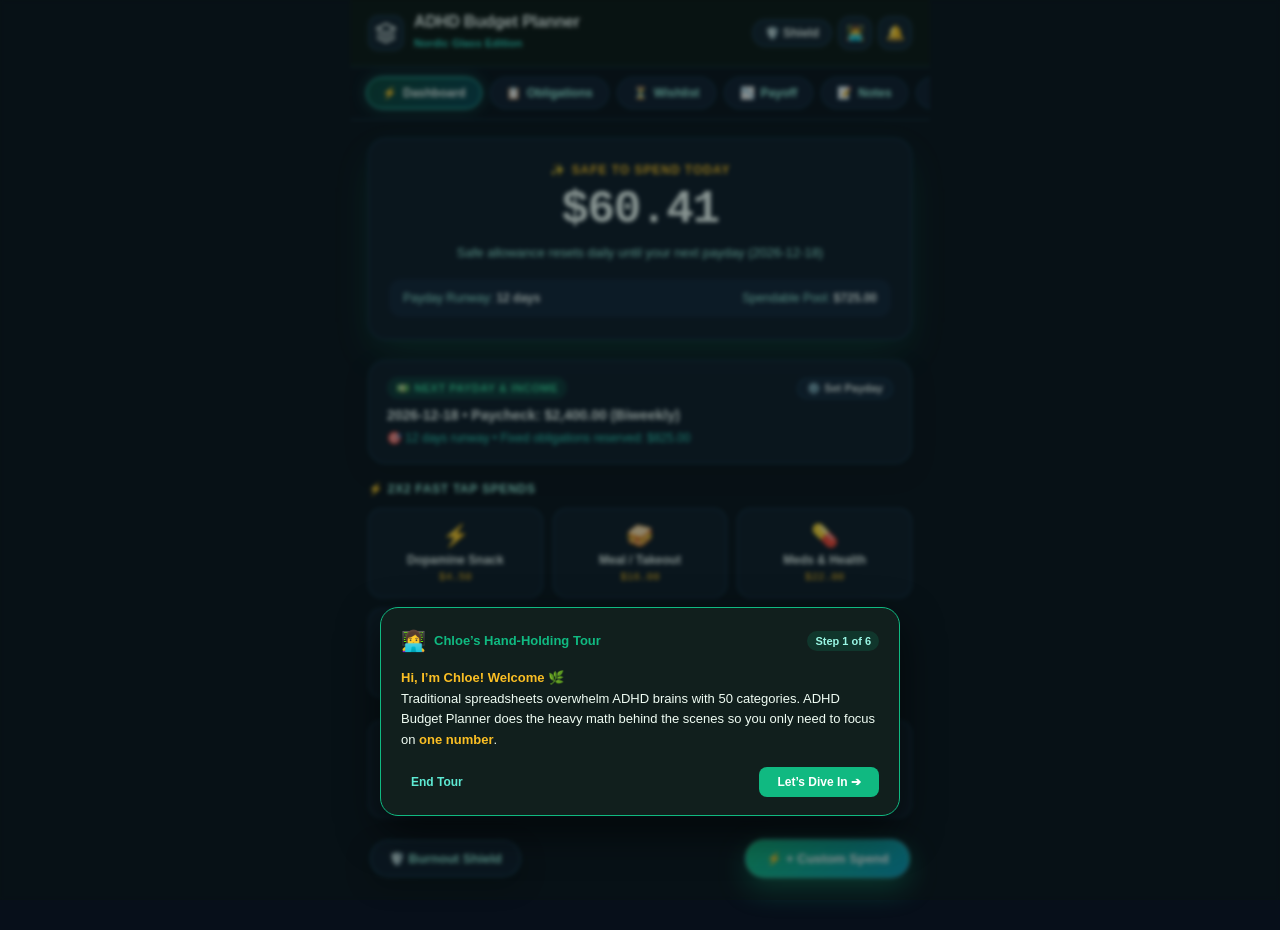
==== commit ef110cfd: "feat(layout): transform to Top Segmented Capsule Nav, Floating HUD, Payday widget, and auto-onboardi" ====
--- a/index.html
+++ b/index.html
@@ -2,17 +2,17 @@
 <html lang="en">
 <head>
   <meta charset="utf-8">
-  <meta name="viewport" content="width=device-width, initial-scale=1, viewport-fit=cover, maximum-scale=1, user-scalable=no">
+  <meta name="viewport" content="width=device-width, initial-scale=1, viewport-fit=cover">
   <title>ADHD Budget Planner</title>
-  <meta name="description" content="A calm, offline, low-stimulation budget planner engineered for ADHD brains. What is safe to spend today, impulse control, and debt freedom.">
+  <meta name="description" content="Ultra low-friction personal finance app engineered for neurodivergent focus.">
   <meta name="theme-color" content="#0d9488">
   <meta name="apple-mobile-web-app-capable" content="yes">
-  <meta name="apple-mobile-web-app-status-bar-style" content="default">
+  <meta name="apple-mobile-web-app-status-bar-style" content="black-translucent">
   <meta name="apple-mobile-web-app-title" content="ADHD Budget Planner">
   <link rel="manifest" href="./manifest.json">
   <link rel="icon" type="image/svg+xml" href="./assets/icon.svg">
-  <link rel="icon" type="image/png" sizes="32x32" href="./assets/favicon-32.png">
-  <link rel="apple-touch-icon" sizes="180x180" href="./assets/apple-touch-icon.png">
+  <link rel="apple-touch-icon" href="./assets/apple-touch-icon.png">
+  
   <link rel="stylesheet" href="./css/planner-theme.css">
   <link rel="stylesheet" href="./css/planner-layout.css">
   <link rel="stylesheet" href="./css/chloe-tour.css">
@@ -25,24 +25,57 @@
     <header class="adhd-header">
       <div class="header-row">
         <div class="brand-badge">
-          <div class="brand-icon">🌱</div>
+          <div class="brand-icon">
+            <svg width="22" height="22" viewBox="0 0 24 24" fill="none" stroke="currentColor" stroke-width="2">
+              <path d="M12 2L2 7l10 5 10-5-10-5zM2 17l10 5 10-5M2 12l10 5 10-5"/>
+            </svg>
+          </div>
           <div class="brand-titles">
             <h1>ADHD Budget Planner</h1>
-            <span class="brand-subtitle">Clarity & Focus</span>
+            <span class="brand-subtitle">Nordic Glass Edition</span>
           </div>
         </div>
         <div class="header-actions">
-          <button type="button" class="pill-action-btn" id="btn-burnout-shield" title="Burnout Shield (Emergency Mode)">🛡️ Burnout Shield</button>
+          <button type="button" class="pill-action-btn" id="btn-burnout-shield" title="Burnout Shield (Emergency Mode)">🛡️ Shield</button>
           <button type="button" class="icon-action-btn" id="btn-launch-tour" title="Chloe's Guided Tour">👩‍💻</button>
           <button type="button" class="icon-action-btn" id="btn-toggle-sound" title="Haptic Audio">🔔</button>
         </div>
       </div>
     </header>
+
+    <!-- TOP CAPSULE NAVIGATION BAR (Replaces Bottom Dock for Unique Layout) -->
+    <nav class="nordic-capsule-nav" id="capsule-nav" aria-label="Primary Navigation">
+      <button type="button" class="capsule-tab active" data-nav="dashboard">
+        <span class="tab-emoji">⚡</span>
+        <span class="tab-text">Dashboard</span>
+      </button>
+      <button type="button" class="capsule-tab" data-nav="obligations">
+        <span class="tab-emoji">📋</span>
+        <span class="tab-text">Obligations</span>
+      </button>
+      <button type="button" class="capsule-tab" data-nav="pause">
+        <span class="tab-emoji">⏳</span>
+        <span class="tab-text">Wishlist</span>
+      </button>
+      <button type="button" class="capsule-tab" data-nav="payoff">
+        <span class="tab-emoji">📉</span>
+        <span class="tab-text">Payoff</span>
+      </button>
+      <button type="button" class="capsule-tab" data-nav="scratchpad">
+        <span class="tab-emoji">📝</span>
+        <span class="tab-text">Notes</span>
+      </button>
+      <button type="button" class="capsule-tab" data-nav="preferences">
+        <span class="tab-emoji">⚙️</span>
+        <span class="tab-text">Config</span>
+      </button>
+    </nav>
 
     <!-- MAIN SCREENS -->
     <main>
       <!-- 1. Dashboard Screen -->
       <section id="screen-dashboard" class="screen active">
+        <!-- Split Dual-Column Glass Hero -->
         <div class="hero-split-card">
           <div class="hero-main-section">
             <div class="hero-label"><span>✨</span> Safe to Spend Today</div>
@@ -54,17 +87,31 @@
           </div>
         </div>
 
-        <div style="font-size:12px;font-weight:800;color:var(--text-sub);text-transform:uppercase;letter-spacing:0.06em;margin-bottom:10px;">
-          ⚡ Fast Tap Spends
-        </div>
-        <div class="quick-spend-grid" id="quick-spend-grid" style="grid-template-columns: repeat(2, 1fr);">
+        <!-- Interactive Next Payday & Income Card -->
+        <div class="payday-inflow-card" id="card-payday-inflow">
+          <div style="display:flex;justify-content:space-between;align-items:center;margin-bottom:6px;">
+            <span class="inflow-badge">💵 Next Payday & Income</span>
+            <button type="button" class="pill-action-btn" id="btn-edit-payday" style="font-size:11px;padding:3px 9px;">⚙️ Set Payday</button>
+          </div>
+          <div id="inflow-details-display" style="font-size:14px;font-weight:800;color:var(--text-main);">
+            Loading schedule...
+          </div>
+          <div id="inflow-runway-countdown" style="font-size:12px;color:var(--color-accent);margin-top:3px;">
+            Calculating runway...
+          </div>
+        </div>
+
+        <div style="font-size:12px;font-weight:800;color:var(--text-sub);text-transform:uppercase;letter-spacing:0.06em;margin:16px 0 10px;">
+          ⚡ 2x2 Fast Tap Spends
+        </div>
+        <div class="quick-spend-grid" id="quick-spend-grid">
           <!-- 4 slots 2x2 grid populated dynamically -->
         </div>
 
-        <div style="background:var(--bg-panel);border:1px solid var(--border-line);border-radius:14px;padding:16px;">
-          <div style="font-size:13px;font-weight:700;color:var(--color-primary);margin-bottom:6px;">💡 ADHD Golden Rule:</div>
+        <div style="background:var(--bg-panel);border:1px solid var(--border-line);border-radius:14px;padding:16px;margin-top:14px;">
+          <div style="font-size:13px;font-weight:700;color:var(--color-primary);margin-bottom:6px;">💡 Chloe's Golden Rule:</div>
           <p style="font-size:12px;color:var(--text-sub);line-height:1.6;">
-            Before purchasing anything non-essential, glance at Safe to Spend Today. If your allowance is green, spend guilt-free knowing fixed commitments are already reserved!
+            Before tapping to buy, glance at your Safe to Spend Today number. If it is green, you can spend guilt-free knowing fixed commitments are already reserved!
           </p>
         </div>
       </section>
@@ -159,55 +206,15 @@
       </section>
     </main>
 
-    <!-- Bottom Navigation Dock -->
-    <nav class="nav-dock" aria-label="Main Navigation">
-      <button type="button" class="nav-tab active" data-nav="dashboard">
-        <svg fill="none" viewBox="0 0 24 24" stroke="currentColor">
-          <circle cx="12" cy="12" r="9"/>
-          <path stroke-linecap="round" stroke-linejoin="round" d="M12 7v5l3 3"/>
-        </svg>
-        <span>Dashboard</span>
-      </button>
-
-      <button type="button" class="nav-tab" data-nav="obligations">
-        <svg fill="none" viewBox="0 0 24 24" stroke="currentColor">
-          <path stroke-linecap="round" stroke-linejoin="round" d="M9 5H7a2 2 0 00-2 2v12a2 2 0 002 2h10a2 2 0 002-2V7a2 2 0 00-2-2h-2M9 5a2 2 0 002 2h2a2 2 0 002-2M9 5a2 2 0 012-2h2a2 2 0 012 2m-6 9l2 2 4-4"/>
-        </svg>
-        <span>Obligations</span>
-      </button>
-
-      <button type="button" class="nav-tab" data-nav="pause">
-        <svg fill="none" viewBox="0 0 24 24" stroke="currentColor">
-          <rect x="3" y="4" width="18" height="18" rx="2" ry="2"/>
-          <line x1="16" y1="2" x2="16" y2="6"/>
-          <line x1="8" y1="2" x2="8" y2="6"/>
-          <line x1="3" y1="10" x2="21" y2="10"/>
-        </svg>
-        <span>Pause</span>
-      </button>
-
-      <button type="button" class="nav-tab" data-nav="payoff">
-        <svg fill="none" viewBox="0 0 24 24" stroke="currentColor">
-          <path stroke-linecap="round" stroke-linejoin="round" d="M13 10V3L4 14h7v7l9-11h-7z"/>
-        </svg>
-        <span>Payoff</span>
-      </button>
-
-      <button type="button" class="nav-tab" data-nav="scratchpad">
-        <svg fill="none" viewBox="0 0 24 24" stroke="currentColor">
-          <path stroke-linecap="round" stroke-linejoin="round" d="M11 5H6a2 2 0 00-2 2v11a2 2 0 002 2h11a2 2 0 002-2v-5m-1.414-9.414a2 2 0 112.828 2.828L11.828 15H9v-2.828l8.586-8.586z"/>
-        </svg>
-        <span>Scratchpad</span>
-      </button>
-
-      <button type="button" class="nav-tab" data-nav="preferences">
-        <svg fill="none" viewBox="0 0 24 24" stroke="currentColor">
-          <circle cx="12" cy="12" r="3"/>
-          <path stroke-linecap="round" stroke-linejoin="round" d="M19.4 15a1.65 1.65 0 00.33 1.82l.06.06a2 2 0 010 2.83 2 2 0 01-2.83 0l-.06-.06a1.65 1.65 0 00-1.82-.33 1.65 1.65 0 00-1 1.51V21a2 2 0 01-2 2 2 2 0 01-2-2v-.09A1.65 1.65 0 009 19.4a1.65 1.65 0 00-1.82.33l-.06.06a2 2 0 01-2.83 0 2 2 0 010-2.83l.06-.06a1.65 1.65 0 00.33-1.82 1.65 1.65 0 00-1.51-1H3a2 2 0 01-2-2 2 2 0 012-2h.09A1.65 1.65 0 004.6 9a1.65 1.65 0 00-.33-1.82l-.06-.06a2 2 0 010-2.83 2 2 0 012.83 0l.06.06a1.65 1.65 0 001.82.33H9a1.65 1.65 0 001-1.51V3a2 2 0 012-2 2 2 0 012 2v.09a1.65 1.65 0 001 1.51 1.65 1.65 0 001.82-.33l.06-.06a2 2 0 012.83 0 2 2 0 010 2.83l-.06.06a1.65 1.65 0 00-.33 1.82V9a1.65 1.65 0 001.51 1H21a2 2 0 012 2 2 2 0 01-2 2h-.09a1.65 1.65 0 00-1.51 1z"/>
-        </svg>
-        <span>Preferences</span>
-      </button>
-    </nav>
+    <!-- Bottom Floating Quick HUD -->
+    <div class="nordic-floating-hud" id="nordic-floating-hud">
+      <button type="button" class="hud-shield-btn" id="hud-btn-shield" title="Toggle Burnout Shield">
+        🛡️ Burnout Shield
+      </button>
+      <button type="button" class="hud-spend-btn" id="hud-btn-add-spend" title="Log Custom Spend">
+        ⚡ + Custom Spend
+      </button>
+    </div>
 
     <!-- FULLSCREEN BURNOUT SHIELD OVERLAY -->
     <div id="burnout-shield-overlay" class="zombie-overlay">
@@ -218,6 +225,61 @@
       <button type="button" class="btn-zombie-exit" id="btn-exit-shield">Exit Burnout Shield 🌿</button>
     </div>
 
+    <!-- MODAL: Set Payday & Income -->
+    <div id="modal-set-payday" class="modal-overlay">
+      <div class="modal-box">
+        <div style="display:flex;justify-content:space-between;align-items:center;margin-bottom:14px;">
+          <h3 style="font-size:16px;font-weight:800;">💵 Set Next Payday & Income</h3>
+          <button type="button" class="icon-action-btn" id="btn-close-set-payday" style="width:28px;height:28px;">&times;</button>
+        </div>
+        <form id="form-set-payday">
+          <div class="form-group">
+            <label>Next Payday Date</label>
+            <input type="date" class="form-input" id="input-payday-date" required>
+          </div>
+          <div class="form-group">
+            <label>Expected Paycheck Amount ($)</label>
+            <input type="number" step="0.01" class="form-input" id="input-payday-amount" placeholder="2400.00" required>
+          </div>
+          <div class="form-group">
+            <label>Pay Frequency</label>
+            <select class="form-select" id="select-payday-cycle">
+              <option value="biweekly">Bi-Weekly (Every 2 Weeks)</option>
+              <option value="weekly">Weekly (Every 7 Days)</option>
+              <option value="semimonthly">Semi-Monthly (1st & 15th)</option>
+              <option value="monthly">Monthly</option>
+            </select>
+          </div>
+          <div class="form-group">
+            <label>Current Checking Balance ($)</label>
+            <input type="number" step="0.01" class="form-input" id="input-payday-checking" placeholder="1250.00" required>
+          </div>
+          <button type="submit" class="btn-primary-action" style="width:100%;padding:12px;margin-top:6px;">Update Payday & Runway 🚀</button>
+        </form>
+      </div>
+    </div>
+
+    <!-- MODAL: Custom Quick Spend -->
+    <div id="modal-custom-spend" class="modal-overlay">
+      <div class="modal-box">
+        <div style="display:flex;justify-content:space-between;align-items:center;margin-bottom:14px;">
+          <h3 style="font-size:16px;font-weight:800;">⚡ Log Custom Spend</h3>
+          <button type="button" class="icon-action-btn" id="btn-close-custom-spend" style="width:28px;height:28px;">&times;</button>
+        </div>
+        <form id="form-custom-spend">
+          <div class="form-group">
+            <label>Spend Title / Description</label>
+            <input type="text" class="form-input" id="input-custom-spend-title" placeholder="Coffee & Croissant" required>
+          </div>
+          <div class="form-group">
+            <label>Amount ($)</label>
+            <input type="number" step="0.01" class="form-input" id="input-custom-spend-amt" placeholder="8.50" required>
+          </div>
+          <button type="submit" class="btn-primary-action" style="width:100%;padding:12px;margin-top:6px;">Log Spend Now ⚡</button>
+        </form>
+      </div>
+    </div>
+
     <!-- MODAL: Add Obligation -->
     <div id="modal-add-obligation" class="modal-overlay">
       <div class="modal-box">
--- a/css/planner-layout.css
+++ b/css/planner-layout.css
@@ -335,56 +335,132 @@
   cursor: pointer;
 }
 
-/* Bottom Segmented Dock */
-.nav-dock {
+/* Top Segmented Nordic Capsule Navigation (Unique Top Architecture) */
+.nordic-capsule-nav {
+  position: sticky;
+  top: 61px;
+  z-index: 35;
+  background: rgba(7, 15, 26, 0.9);
+  backdrop-filter: blur(18px);
+  -webkit-backdrop-filter: blur(18px);
+  border-bottom: 1px solid var(--border-line);
+  padding: 10px 16px;
+  display: flex;
+  gap: 8px;
+  overflow-x: auto;
+  scrollbar-width: none;
+}
+
+.nordic-capsule-nav::-webkit-scrollbar {
+  display: none;
+}
+
+.capsule-tab {
+  background: rgba(21, 39, 64, 0.55);
+  border: 1px solid rgba(56, 189, 248, 0.16);
+  color: var(--text-sub);
+  padding: 8px 15px;
+  border-radius: var(--radius-pill);
+  font-size: 12px;
+  font-weight: 700;
+  cursor: pointer;
+  white-space: nowrap;
+  display: flex;
+  align-items: center;
+  gap: 6px;
+  transition: var(--transition-quick);
+  flex-shrink: 0;
+}
+
+.capsule-tab:hover {
+  background: rgba(30, 56, 92, 0.75);
+  color: var(--text-main);
+  border-color: var(--color-cyan);
+}
+
+.capsule-tab.active {
+  background: linear-gradient(135deg, rgba(16, 185, 129, 0.3), rgba(6, 182, 212, 0.3));
+  border-color: #2dd4bf;
+  color: #f0fdfa;
+  box-shadow: 0 0 16px rgba(45, 212, 191, 0.28);
+}
+
+/* Payday & Inflow Stream Card */
+.payday-inflow-card {
+  background: var(--bg-panel);
+  border: 1px solid var(--border-line);
+  backdrop-filter: var(--glass-blur, blur(16px));
+  -webkit-backdrop-filter: var(--glass-blur, blur(16px));
+  border-radius: var(--radius-card);
+  padding: 16px 18px;
+  margin-bottom: 16px;
+  box-shadow: 0 8px 24px rgba(0, 0, 0, 0.2);
+}
+
+.inflow-badge {
+  background: rgba(16, 185, 129, 0.18);
+  color: #34d399;
+  font-size: 11px;
+  font-weight: 800;
+  padding: 3px 9px;
+  border-radius: var(--radius-pill);
+  text-transform: uppercase;
+  letter-spacing: 0.05em;
+}
+
+/* Floating Quick Action HUD (Replaces bottom dock) */
+.nordic-floating-hud {
   position: fixed;
-  bottom: 0;
-  left: 0;
-  right: 0;
-  background: rgba(11, 20, 19, 0.95);
-  backdrop-filter: blur(16px);
-  -webkit-backdrop-filter: blur(16px);
-  border-top: 1px solid var(--border-line);
-  display: flex;
-  justify-content: space-around;
-  padding: 8px 12px;
+  bottom: 22px;
+  left: 50%;
+  transform: translateX(-50%);
+  width: calc(100% - 36px);
+  max-width: 540px;
+  display: flex;
+  justify-content: space-between;
+  align-items: center;
   z-index: 50;
-  max-width: 580px;
-  margin: 0 auto;
-}
-
-.nav-tab {
-  background: none;
-  border: none;
-  color: var(--text-sub);
-  display: flex;
-  flex-direction: column;
-  align-items: center;
-  gap: 3px;
-  font-size: 11px;
-  font-weight: 700;
-  cursor: pointer;
-  padding: 4px 8px;
-  border-radius: 8px;
-  transition: var(--transition-quick);
-}
-
-.nav-tab svg {
-  width: 22px;
-  height: 22px;
-  stroke-width: 2;
-}
-
-.nav-tab:hover {
-  color: var(--text-main);
-}
-
-.nav-tab.active {
-  color: var(--color-primary);
-}
-
-.nav-tab.active svg {
-  stroke: var(--color-primary);
+  pointer-events: none;
+}
+
+.hud-shield-btn {
+  pointer-events: auto;
+  background: rgba(14, 27, 44, 0.92);
+  backdrop-filter: blur(18px);
+  -webkit-backdrop-filter: blur(18px);
+  border: 1px solid rgba(56, 189, 248, 0.3);
+  color: #99f6e4;
+  padding: 10px 18px;
+  border-radius: var(--radius-pill);
+  font-size: 13px;
+  font-weight: 800;
+  box-shadow: 0 8px 24px rgba(0, 0, 0, 0.45);
+  cursor: pointer;
+  transition: var(--transition-quick);
+}
+
+.hud-shield-btn:hover {
+  border-color: #2dd4bf;
+  transform: translateY(-2px);
+}
+
+.hud-spend-btn {
+  pointer-events: auto;
+  background: linear-gradient(135deg, #10b981, #0891b2);
+  color: #ffffff;
+  border: 1px solid rgba(255, 255, 255, 0.2);
+  padding: 11px 20px;
+  border-radius: var(--radius-pill);
+  font-size: 13px;
+  font-weight: 800;
+  box-shadow: 0 10px 28px rgba(16, 185, 129, 0.4);
+  cursor: pointer;
+  transition: var(--transition-quick);
+}
+
+.hud-spend-btn:hover {
+  transform: translateY(-2px);
+  box-shadow: 0 12px 32px rgba(16, 185, 129, 0.55);
 }
 
 /* Modals */
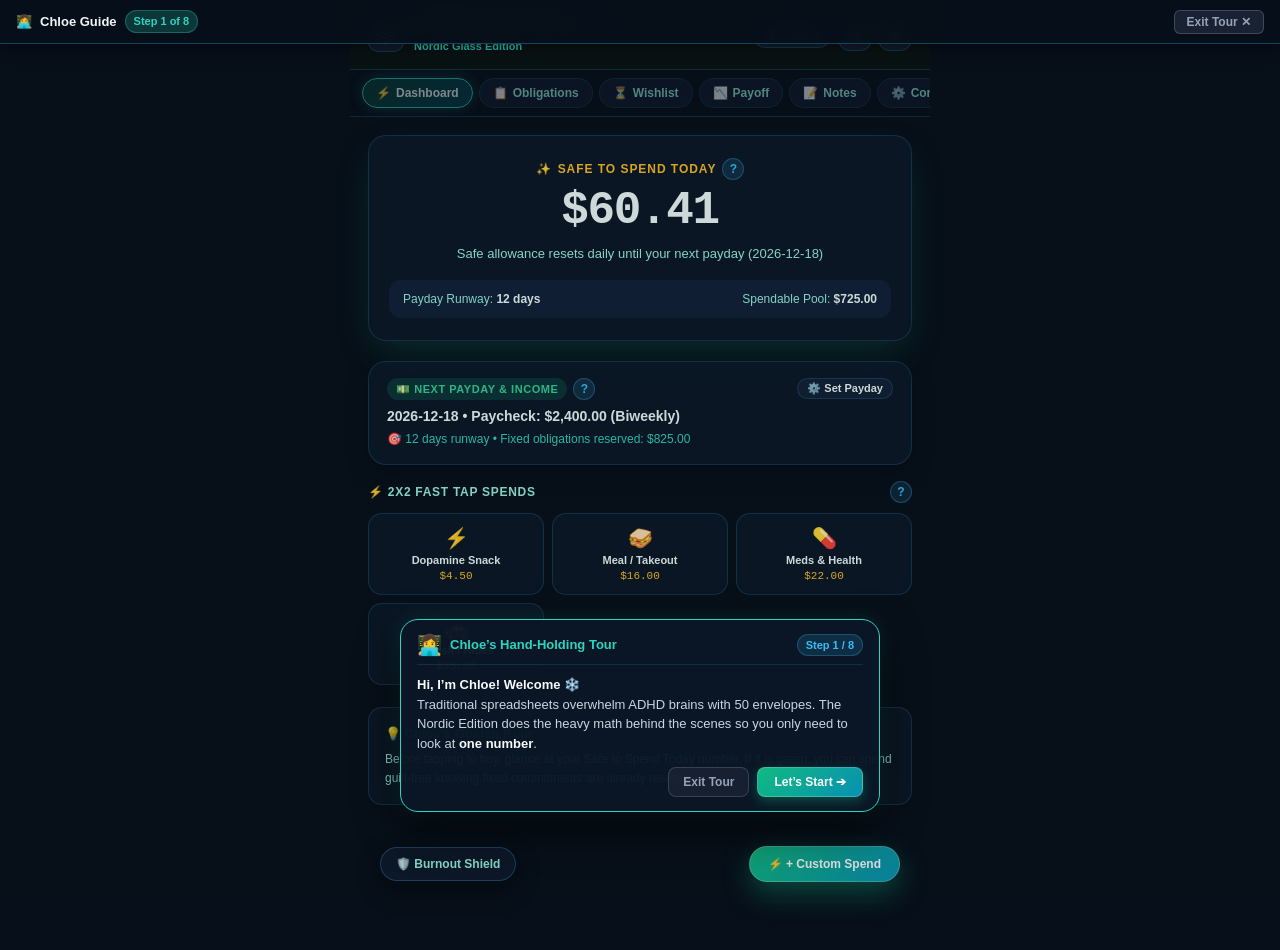
==== commit 4c422b69: "feat: contextual tab help popups, zero-blur crystal hand-holding tour, and mobile portrait responsiv" ====
--- a/index.html
+++ b/index.html
@@ -31,7 +31,10 @@
             </svg>
           </div>
           <div class="brand-titles">
-            <h1>ADHD Budget Planner</h1>
+            <div style="display:flex;align-items:center;gap:6px;">
+              <h1>ADHD Budget Planner</h1>
+              <button type="button" class="nordic-help-badge" data-chloe-help="settings.sovereign" title="Offline Privacy & Security">?</button>
+            </div>
             <span class="brand-subtitle">Nordic Glass Edition</span>
           </div>
         </div>
@@ -78,7 +81,10 @@
         <!-- Split Dual-Column Glass Hero -->
         <div class="hero-split-card">
           <div class="hero-main-section">
-            <div class="hero-label"><span>✨</span> Safe to Spend Today</div>
+            <div class="hero-label">
+              <span>✨</span> Safe to Spend Today
+              <button type="button" class="nordic-help-badge" data-chloe-help="horizon.velocity" title="About Safe Daily Horizon">?</button>
+            </div>
             <div class="hero-number" id="hero-safe-amount">$0.00</div>
             <div class="hero-subtext" id="hero-runway-subtext">Calculating daily allowance...</div>
           </div>
@@ -90,7 +96,10 @@
         <!-- Interactive Next Payday & Income Card -->
         <div class="payday-inflow-card" id="card-payday-inflow">
           <div style="display:flex;justify-content:space-between;align-items:center;margin-bottom:6px;">
-            <span class="inflow-badge">💵 Next Payday & Income</span>
+            <div style="display:flex;align-items:center;gap:6px;">
+              <span class="inflow-badge">💵 Next Payday & Income</span>
+              <button type="button" class="nordic-help-badge" data-chloe-help="horizon.inflow" title="About Payday & Runway">?</button>
+            </div>
             <button type="button" class="pill-action-btn" id="btn-edit-payday" style="font-size:11px;padding:3px 9px;">⚙️ Set Payday</button>
           </div>
           <div id="inflow-details-display" style="font-size:14px;font-weight:800;color:var(--text-main);">
@@ -101,8 +110,11 @@
           </div>
         </div>
 
-        <div style="font-size:12px;font-weight:800;color:var(--text-sub);text-transform:uppercase;letter-spacing:0.06em;margin:16px 0 10px;">
-          ⚡ 2x2 Fast Tap Spends
+        <div style="display:flex;justify-content:space-between;align-items:center;margin:16px 0 10px;">
+          <div style="font-size:12px;font-weight:800;color:var(--text-sub);text-transform:uppercase;letter-spacing:0.06em;">
+            ⚡ 2x2 Fast Tap Spends
+          </div>
+          <button type="button" class="nordic-help-badge" data-chloe-help="horizon.quickspend" title="About Quick Velocity Spends">?</button>
         </div>
         <div class="quick-spend-grid" id="quick-spend-grid">
           <!-- 4 slots 2x2 grid populated dynamically -->
@@ -120,7 +132,10 @@
       <section id="screen-obligations" class="screen">
         <div style="display:flex;justify-content:space-between;align-items:center;margin-bottom:16px;">
           <div>
-            <h2 style="font-size:18px;font-weight:800;">Fixed Obligations</h2>
+            <div style="display:flex;align-items:center;gap:6px;">
+              <h2 style="font-size:18px;font-weight:800;">Fixed Obligations</h2>
+              <button type="button" class="nordic-help-badge" data-chloe-help="obligations.fixed" title="About Fixed Obligations">?</button>
+            </div>
             <p style="font-size:12px;color:var(--text-sub);">Essential commitments protected before calculating your allowance.</p>
           </div>
           <button type="button" class="btn-primary-action" id="btn-open-add-obligation">+ Add Obligation</button>
@@ -134,7 +149,10 @@
       <section id="screen-pause" class="screen">
         <div style="display:flex;justify-content:space-between;align-items:center;margin-bottom:16px;">
           <div>
-            <h2 style="font-size:18px;font-weight:800;">Wishlist Pause (48h Vault)</h2>
+            <div style="display:flex;align-items:center;gap:6px;">
+              <h2 style="font-size:18px;font-weight:800;">Wishlist Pause (48h Vault)</h2>
+              <button type="button" class="nordic-help-badge" data-chloe-help="pause.chamber" title="About 48h Wishlist Cooling Chamber">?</button>
+            </div>
             <p style="font-size:12px;color:var(--text-sub);">Park online shopping urges here. 82% of impulses fade calmly in 48 hours.</p>
           </div>
           <button type="button" class="btn-primary-action" id="btn-open-add-pause">+ Pause Item</button>
@@ -147,7 +165,10 @@
       <!-- 4. Payoff Plan Screen -->
       <section id="screen-payoff" class="screen">
         <div style="margin-bottom:16px;">
-          <h2 style="font-size:18px;font-weight:800;">Payoff Plan (Debt Crusher)</h2>
+          <div style="display:flex;align-items:center;gap:6px;">
+            <h2 style="font-size:18px;font-weight:800;">Payoff Plan (Debt Crusher)</h2>
+            <button type="button" class="nordic-help-badge" data-chloe-help="payoff.radar" title="About Debt Payoff Plan">?</button>
+          </div>
           <p style="font-size:12px;color:var(--text-sub);">Snowball & Avalanche accelerated debt freedom path.</p>
         </div>
         <div style="background:var(--bg-panel);border:1px solid var(--border-line);border-radius:14px;padding:18px;text-align:center;margin-bottom:16px;">
@@ -161,14 +182,20 @@
 
       <!-- 5. Focus Scratchpad Screen -->
       <section id="screen-scratchpad" class="screen">
-        <h2 style="font-size:18px;font-weight:800;margin-bottom:6px;">Focus Scratchpad</h2>
+        <div style="display:flex;align-items:center;gap:6px;margin-bottom:6px;">
+          <h2 style="font-size:18px;font-weight:800;">Focus Scratchpad</h2>
+          <button type="button" class="nordic-help-badge" data-chloe-help="scratchpad.brain" title="About Focus Scratchpad">?</button>
+        </div>
         <p style="font-size:12px;color:var(--text-sub);margin-bottom:16px;">Zero-friction capture for money thoughts, upcoming expenses, or anxiety relief.</p>
         <textarea id="scratchpad-textarea" class="form-input" style="height:280px;resize:none;font-size:14px;line-height:1.6;" placeholder="Type anything on your mind... auto-saves instantly."></textarea>
       </section>
 
       <!-- 6. Preferences Screen -->
       <section id="screen-preferences" class="screen">
-        <h2 style="font-size:18px;font-weight:800;margin-bottom:16px;">Preferences & Backup</h2>
+        <div style="display:flex;align-items:center;gap:6px;margin-bottom:16px;">
+          <h2 style="font-size:18px;font-weight:800;">Preferences & Backup</h2>
+          <button type="button" class="nordic-help-badge" data-chloe-help="settings.oops" title="About Oops Buffer & Preferences">?</button>
+        </div>
         <div style="background:var(--bg-panel);border:1px solid var(--border-line);border-radius:14px;padding:18px;margin-bottom:18px;">
           <form id="form-planner-settings">
             <div class="form-group">
@@ -218,7 +245,10 @@
 
     <!-- FULLSCREEN BURNOUT SHIELD OVERLAY -->
     <div id="burnout-shield-overlay" class="zombie-overlay">
-      <div class="zombie-title">🛡️ Burnout Shield Active</div>
+      <div class="zombie-title" style="display:flex;align-items:center;justify-content:center;gap:8px;">
+        <span>🛡️ Burnout Shield Active</span>
+        <button type="button" class="nordic-help-badge" data-chloe-help="shield.burnout" title="About Burnout Shield">?</button>
+      </div>
       <p style="font-size:13px;color:#a3a3a3;margin-bottom:24px;">Low bandwidth day? Here is your single answer right now:</p>
       <div style="font-size:14px;color:#737373;text-transform:uppercase;letter-spacing:0.1em;margin-bottom:6px;">Safe to Spend Today</div>
       <div class="zombie-hero-number" id="shield-hero-amount">$0.00</div>
@@ -326,10 +356,39 @@
       </div>
     </div>
 
+    <!-- MODAL: CHLOE'S 4-TIER TACTICAL CONTEXTUAL HELP -->
+    <div id="modal-chloe-help" class="modal-overlay">
+      <div class="modal-box">
+        <div class="chloe-help-header">
+          <h3 class="chloe-help-title" id="chloe-help-title">👩‍💻 Chloe's Tactical Guide</h3>
+          <button type="button" class="icon-action-btn" id="btn-close-chloe-help" style="width:28px;height:28px;">&times;</button>
+        </div>
+        <div class="chloe-help-tiers-container">
+          <div class="chloe-help-tier">
+            <div class="chloe-tier-label">🎯 The Core Concept</div>
+            <div class="chloe-tier-content" id="chloe-help-core">&mdash;</div>
+          </div>
+          <div class="chloe-help-tier">
+            <div class="chloe-tier-label">⚡ Tactical Action</div>
+            <div class="chloe-tier-content" id="chloe-help-action">&mdash;</div>
+          </div>
+          <div class="chloe-help-tier">
+            <div class="chloe-tier-label">🧠 ADHD Brain Defense</div>
+            <div class="chloe-tier-content" id="chloe-help-brain">&mdash;</div>
+          </div>
+          <div class="chloe-help-tier">
+            <div class="chloe-tier-label">💡 Nordic Rule of Thumb</div>
+            <div class="chloe-tier-content" id="chloe-help-rule">&mdash;</div>
+          </div>
+        </div>
+      </div>
+    </div>
+
   </div>
 
   <script src="./js/finance-engine.js"></script>
   <script src="./js/storage-controller.js"></script>
+  <script src="./js/chloe-help.js"></script>
   <script src="./js/chloe-tour.js"></script>
   <script src="./js/planner-app.js"></script>
 </body>
--- a/css/planner-layout.css
+++ b/css/planner-layout.css
@@ -24,7 +24,7 @@
   min-height: 100vh;
   display: flex;
   flex-direction: column;
-  padding-bottom: 92px;
+  padding-bottom: calc(125px + env(safe-area-inset-bottom, 24px));
   position: relative;
 }
 
@@ -202,7 +202,7 @@
 .quick-spend-grid {
   display: grid;
   grid-template-columns: repeat(3, 1fr);
-  gap: 10px;
+  gap: 8px;
   margin-bottom: 22px;
 }
 
@@ -210,7 +210,7 @@
   background: var(--bg-panel);
   border: 1px solid var(--border-line);
   border-radius: 14px;
-  padding: 14px 10px;
+  padding: 12px 6px;
   text-align: center;
   cursor: pointer;
   transition: var(--transition-quick);
@@ -227,8 +227,8 @@
   transform: translateY(-2px);
 }
 
-.spend-tile-icon { font-size: 22px; }
-.spend-tile-title { font-size: 12px; font-weight: 700; }
+.spend-tile-icon { font-size: 20px; }
+.spend-tile-title { font-size: 11px; font-weight: 700; }
 .spend-tile-amt { font-size: 11px; font-family: var(--font-mono); color: var(--color-gold); }
 
 /* Item Cards (Bills, Vault, Debt) */
@@ -338,16 +338,17 @@
 /* Top Segmented Nordic Capsule Navigation (Unique Top Architecture) */
 .nordic-capsule-nav {
   position: sticky;
-  top: 61px;
+  top: 59px;
   z-index: 35;
-  background: rgba(7, 15, 26, 0.9);
+  background: rgba(7, 15, 26, 0.95);
   backdrop-filter: blur(18px);
   -webkit-backdrop-filter: blur(18px);
   border-bottom: 1px solid var(--border-line);
-  padding: 10px 16px;
-  display: flex;
-  gap: 8px;
+  padding: 8px 12px;
+  display: flex;
+  gap: 6px;
   overflow-x: auto;
+  -webkit-overflow-scrolling: touch;
   scrollbar-width: none;
 }
 
@@ -359,7 +360,7 @@
   background: rgba(21, 39, 64, 0.55);
   border: 1px solid rgba(56, 189, 248, 0.16);
   color: var(--text-sub);
-  padding: 8px 15px;
+  padding: 7px 13px;
   border-radius: var(--radius-pill);
   font-size: 12px;
   font-weight: 700;
@@ -367,7 +368,7 @@
   white-space: nowrap;
   display: flex;
   align-items: center;
-  gap: 6px;
+  gap: 5px;
   transition: var(--transition-quick);
   flex-shrink: 0;
 }
@@ -411,11 +412,11 @@
 /* Floating Quick Action HUD (Replaces bottom dock) */
 .nordic-floating-hud {
   position: fixed;
-  bottom: 22px;
+  bottom: calc(18px + env(safe-area-inset-bottom, 0px));
   left: 50%;
   transform: translateX(-50%);
-  width: calc(100% - 36px);
-  max-width: 540px;
+  width: calc(100% - 24px);
+  max-width: 520px;
   display: flex;
   justify-content: space-between;
   align-items: center;
@@ -425,14 +426,14 @@
 
 .hud-shield-btn {
   pointer-events: auto;
-  background: rgba(14, 27, 44, 0.92);
+  background: rgba(14, 27, 44, 0.94);
   backdrop-filter: blur(18px);
   -webkit-backdrop-filter: blur(18px);
   border: 1px solid rgba(56, 189, 248, 0.3);
   color: #99f6e4;
-  padding: 10px 18px;
+  padding: 9px 15px;
   border-radius: var(--radius-pill);
-  font-size: 13px;
+  font-size: 12px;
   font-weight: 800;
   box-shadow: 0 8px 24px rgba(0, 0, 0, 0.45);
   cursor: pointer;
@@ -449,9 +450,9 @@
   background: linear-gradient(135deg, #10b981, #0891b2);
   color: #ffffff;
   border: 1px solid rgba(255, 255, 255, 0.2);
-  padding: 11px 20px;
+  padding: 10px 18px;
   border-radius: var(--radius-pill);
-  font-size: 13px;
+  font-size: 12px;
   font-weight: 800;
   box-shadow: 0 10px 28px rgba(16, 185, 129, 0.4);
   cursor: pointer;
@@ -476,7 +477,7 @@
   z-index: 90;
   align-items: center;
   justify-content: center;
-  padding: 16px;
+  padding: 14px;
 }
 
 .modal-overlay.open {
@@ -489,11 +490,13 @@
   border-radius: var(--radius-card);
   width: 100%;
   max-width: 440px;
-  padding: 22px;
+  max-height: 88vh;
+  overflow-y: auto;
+  padding: 18px 16px;
 }
 
 .form-group {
-  margin-bottom: 14px;
+  margin-bottom: 12px;
 }
 
 .form-group label {
@@ -511,11 +514,30 @@
   color: #fff;
   padding: 10px 12px;
   border-radius: 10px;
-  font-size: 14px;
+  font-size: 16px;
   outline: none;
   font-family: inherit;
+  min-height: 44px;
 }
 
 .form-input:focus, .form-select:focus {
   border-color: var(--color-primary);
 }
+
+/* Mobile Portrait Responsiveness Tweaks */
+@media (max-width: 420px) {
+  .hero-number {
+    font-size: 38px;
+  }
+  .capsule-tab {
+    padding: 6px 11px;
+    font-size: 11px;
+    gap: 4px;
+  }
+  .hero-split-card {
+    padding: 16px 14px;
+  }
+  .screen {
+    padding: 14px 12px;
+  }
+}
--- a/css/chloe-tour.css
+++ b/css/chloe-tour.css
@@ -1,14 +1,14 @@
 /* =========================================================
-   ADHD Budget Planner (Edition 2) - Chloe's Interactive Tour System
-   Full hand-holding: DOM spotlights, typing simulation, zero modal overlap
+   ADHD Budget Planner (Edition 2) - Chloe's Interactive Tour & Contextual Guide
+   Nordic Frost Glassmorphism: Zero-blur crystal clarity, DOM-anchored,
+   gentle ADHD guardrails, 100% mobile portrait responsive.
    ========================================================= */
 
+/* Crystal clear ambient tint (ZERO BLUR to keep text and tabs 100% sharp) */
 .tutorial-mask-overlay {
   position: fixed;
   inset: 0;
-  background: rgba(11, 20, 19, 0.45);
-  backdrop-filter: blur(2px);
-  -webkit-backdrop-filter: blur(2px);
+  background: rgba(7, 15, 26, 0.15);
   z-index: 9000;
   pointer-events: none;
   opacity: 0;
@@ -19,27 +19,33 @@
   opacity: 1;
 }
 
-/* Spotlight element */
+/* Guardrail when tour is active */
+body.tutorial-active .nordic-capsule-nav .capsule-tab {
+  opacity: 0.6;
+  transition: opacity 0.2s ease;
+}
+
+/* DOM-Anchored Target Spotlight */
 .tutorial-target-active {
   position: relative !important;
   z-index: 9200 !important;
-  outline: 3px solid #10b981 !important;
+  outline: 2.5px solid #2dd4bf !important;
   outline-offset: 3px !important;
-  box-shadow: 0 0 0 8px rgba(16, 185, 129, 0.25), 0 8px 24px rgba(0, 0, 0, 0.4) !important;
+  box-shadow: 0 0 0 6px rgba(45, 212, 191, 0.25), 0 8px 24px rgba(0, 0, 0, 0.5) !important;
   animation: chloeTargetPulse 2s infinite ease-in-out !important;
 }
 
 @keyframes chloeTargetPulse {
-  0%, 100% { outline-color: #10b981; }
-  50% { outline-color: #34d399; }
+  0%, 100% { outline-color: #2dd4bf; }
+  50% { outline-color: #38bdf8; }
 }
 
 /* Anchored Chloe Target Badge */
 .chloe-target-badge {
   position: absolute;
   top: -12px;
-  right: -8px;
-  background: #10b981;
+  right: 12px;
+  background: linear-gradient(135deg, #10b981, #0891b2);
   color: #ffffff;
   font-size: 11px;
   font-weight: 800;
@@ -47,16 +53,17 @@
   border-radius: 999px;
   display: flex;
   align-items: center;
-  gap: 4px;
-  box-shadow: 0 4px 12px rgba(0, 0, 0, 0.4);
+  gap: 5px;
+  box-shadow: 0 4px 12px rgba(0, 0, 0, 0.5);
   pointer-events: none;
   z-index: 9210;
   white-space: nowrap;
   animation: chloeBadgePop 0.25s cubic-bezier(0.16, 1, 0.3, 1) forwards;
 }
 
-.nav-tab .chloe-target-badge {
-  top: -10px;
+/* Special centering for capsule navigation tabs */
+.capsule-tab .chloe-target-badge {
+  top: -12px;
   right: auto;
   left: 50%;
   transform: translateX(-50%);
@@ -69,32 +76,88 @@
 
 /* Typing animation highlight */
 .typing-active {
-  outline: 2px solid #10b981 !important;
-  background: rgba(16, 185, 129, 0.15) !important;
-}
-
-/* Floating Tour Guide Card */
+  outline: 2px solid #2dd4bf !important;
+  background: rgba(45, 212, 191, 0.12) !important;
+}
+
+/* Top Tutorial HUD Bar */
+.tutorial-hud-bar {
+  position: fixed;
+  top: 0;
+  left: 0;
+  right: 0;
+  height: 44px;
+  background: rgba(7, 15, 26, 0.96);
+  backdrop-filter: blur(14px);
+  -webkit-backdrop-filter: blur(14px);
+  border-bottom: 1px solid rgba(56, 189, 248, 0.3);
+  color: #f1f5f9;
+  padding: 0 16px;
+  display: flex;
+  align-items: center;
+  justify-content: space-between;
+  z-index: 9700;
+  font-size: 13px;
+  box-shadow: 0 4px 16px rgba(0, 0, 0, 0.4);
+}
+
+.tutorial-hud-title {
+  display: flex;
+  align-items: center;
+  gap: 8px;
+  font-weight: 700;
+}
+
+.tutorial-hud-step-pill {
+  background: rgba(45, 212, 191, 0.2);
+  color: #2dd4bf;
+  border: 1px solid rgba(45, 212, 191, 0.3);
+  padding: 2px 8px;
+  border-radius: 999px;
+  font-size: 11px;
+  font-weight: 800;
+}
+
+.tutorial-hud-exit {
+  background: rgba(30, 41, 59, 0.8);
+  border: 1px solid rgba(148, 163, 184, 0.3);
+  color: #94a3b8;
+  font-size: 12px;
+  font-weight: 700;
+  padding: 4px 12px;
+  border-radius: 6px;
+  cursor: pointer;
+  transition: all 0.15s ease;
+}
+
+.tutorial-hud-exit:hover {
+  background: rgba(51, 65, 85, 0.9);
+  color: #ffffff;
+  border-color: #38bdf8;
+}
+
+/* Floating Tour Guide Card (Mobile-First, Safe Above Floating HUD) */
 .chloe-guide-card {
   position: fixed;
-  bottom: 84px;
+  bottom: calc(88px + env(safe-area-inset-bottom, 12px));
   left: 50%;
   transform: translateX(-50%);
-  width: calc(100% - 28px);
-  max-width: 520px;
-  background: #111f1d;
-  border: 1px solid #10b981;
+  width: calc(100% - 24px);
+  max-width: 480px;
+  background: rgba(11, 23, 38, 0.96);
+  border: 1.5px solid #2dd4bf;
   border-radius: 18px;
-  padding: 18px 20px;
-  box-shadow: 0 16px 40px rgba(0, 0, 0, 0.6);
-  z-index: 9500;
+  padding: 14px 16px;
+  box-shadow: 0 16px 42px rgba(0, 0, 0, 0.65), 0 0 20px rgba(45, 212, 191, 0.15);
+  z-index: 9600;
   display: flex;
   flex-direction: column;
-  gap: 12px;
-  animation: chloeCardSlideUp 0.3s cubic-bezier(0.16, 1, 0.3, 1);
+  gap: 10px;
+  animation: chloeCardSlideUp 0.25s cubic-bezier(0.16, 1, 0.3, 1);
 }
 
 @keyframes chloeCardSlideUp {
-  from { transform: translateX(-50%) translateY(20px); opacity: 0; }
+  from { transform: translateX(-50%) translateY(16px); opacity: 0; }
   to { transform: translateX(-50%) translateY(0); opacity: 1; }
 }
 
@@ -102,6 +165,8 @@
   display: flex;
   align-items: center;
   justify-content: space-between;
+  border-bottom: 1px solid rgba(56, 189, 248, 0.15);
+  padding-bottom: 8px;
 }
 
 .chloe-guide-identity {
@@ -112,74 +177,166 @@
 
 .chloe-avatar {
   font-size: 20px;
+  line-height: 1;
 }
 
 .chloe-name {
   font-size: 13px;
   font-weight: 800;
-  color: #10b981;
+  color: #2dd4bf;
 }
 
 .chloe-step-counter {
   font-size: 11px;
-  font-weight: 700;
-  color: #99f6e4;
-  background: rgba(16, 185, 129, 0.15);
+  font-weight: 800;
+  color: #38bdf8;
+  background: rgba(56, 189, 248, 0.15);
   padding: 2px 8px;
-  border-radius: 99px;
+  border-radius: 999px;
+  border: 1px solid rgba(56, 189, 248, 0.25);
 }
 
 .chloe-guide-body {
   font-size: 13px;
-  line-height: 1.6;
-  color: #f0fdf4;
+  line-height: 1.5;
+  color: #cbd5e1;
 }
 
 .chloe-guide-body strong {
-  color: #fbbf24;
+  color: #f8fafc;
 }
 
 .chloe-guide-actions {
   display: flex;
-  justify-content: space-between;
-  align-items: center;
+  align-items: center;
+  justify-content: flex-end;
+  gap: 8px;
   margin-top: 4px;
 }
 
 .chloe-btn-secondary {
-  background: none;
-  border: none;
-  color: #5eead4;
+  background: rgba(30, 41, 59, 0.6);
+  border: 1px solid rgba(148, 163, 184, 0.25);
+  color: #94a3b8;
   font-size: 12px;
-  font-weight: 600;
-  cursor: pointer;
-  padding: 6px 10px;
-}
-
-.chloe-btn-primary {
-  background: #10b981;
-  color: #ffffff;
-  border: none;
-  font-size: 12px;
-  font-weight: 800;
-  padding: 8px 18px;
+  font-weight: 700;
+  padding: 7px 14px;
   border-radius: 8px;
   cursor: pointer;
+  transition: all 0.15s ease;
+}
+
+.chloe-btn-secondary:hover {
+  background: rgba(51, 65, 85, 0.8);
+  color: #ffffff;
+}
+
+.chloe-btn-primary {
+  background: linear-gradient(135deg, #10b981, #0891b2);
+  border: 1px solid rgba(255, 255, 255, 0.2);
+  color: #ffffff;
+  font-size: 12px;
+  font-weight: 800;
+  padding: 7px 16px;
+  border-radius: 8px;
+  cursor: pointer;
+  box-shadow: 0 4px 12px rgba(16, 185, 129, 0.35);
+  transition: all 0.15s ease;
+}
+
+.chloe-btn-primary:hover {
+  opacity: 0.95;
+  transform: translateY(-1px);
+}
+
+/* =========================================================
+   NORDIC CONTEXTUAL HELP SYSTEM (Question Mark Badges & Modal)
+   ========================================================= */
+
+.nordic-help-badge {
+  display: inline-flex;
+  align-items: center;
+  justify-content: center;
+  width: 22px;
+  height: 22px;
+  border-radius: 50%;
+  background: rgba(56, 189, 248, 0.14);
+  border: 1px solid rgba(56, 189, 248, 0.3);
+  color: #38bdf8;
+  font-size: 12px;
+  font-weight: 800;
+  font-family: inherit;
+  cursor: pointer;
+  transition: all 0.15s ease;
+  line-height: 1;
+  flex-shrink: 0;
+}
+
+.nordic-help-badge:hover {
+  background: rgba(56, 189, 248, 0.3);
+  color: #ffffff;
+  border-color: #38bdf8;
+  transform: scale(1.08);
+}
+
+/* Modal Contextual Guide Layout */
+#modal-chloe-help .modal-box {
+  background: rgba(11, 23, 38, 0.97);
+  border: 1.5px solid rgba(56, 189, 248, 0.35);
+  border-radius: 20px;
+  box-shadow: 0 20px 50px rgba(0, 0, 0, 0.7);
+  max-width: 480px;
+  width: 100%;
+  padding: 20px;
+  max-height: 85vh;
+  overflow-y: auto;
+}
+
+.chloe-help-header {
+  display: flex;
+  align-items: center;
+  justify-content: space-between;
+  margin-bottom: 14px;
+  padding-bottom: 10px;
+  border-bottom: 1px solid rgba(56, 189, 248, 0.2);
+}
+
+.chloe-help-title {
+  font-size: 16px;
+  font-weight: 800;
+  color: #f8fafc;
+  display: flex;
+  align-items: center;
+  gap: 8px;
+}
+
+.chloe-help-tiers-container {
+  display: flex;
+  flex-direction: column;
+  gap: 10px;
+}
+
+.chloe-help-tier {
+  background: rgba(15, 32, 53, 0.6);
+  border: 1px solid rgba(56, 189, 248, 0.18);
+  border-radius: 12px;
+  padding: 12px 14px;
+}
+
+.chloe-tier-label {
+  font-size: 11px;
+  font-weight: 800;
+  text-transform: uppercase;
+  letter-spacing: 0.06em;
+  color: #2dd4bf;
+  margin-bottom: 4px;
   display: flex;
   align-items: center;
   gap: 6px;
-  transition: transform 0.15s ease;
-}
-
-.chloe-btn-primary:hover {
-  transform: scale(1.03);
-}
-
-.chloe-btn-primary.pulse {
-  animation: chloeBtnPulse 1.6s infinite;
-}
-
-@keyframes chloeBtnPulse {
-  0%, 100% { box-shadow: 0 0 0 0 rgba(16, 185, 129, 0.7); }
-  50% { box-shadow: 0 0 0 10px rgba(16, 185, 129, 0); }
-}
+}
+
+.chloe-tier-content {
+  font-size: 13px;
+  color: #cbd5e1;
+  line-height: 1.5;
+}
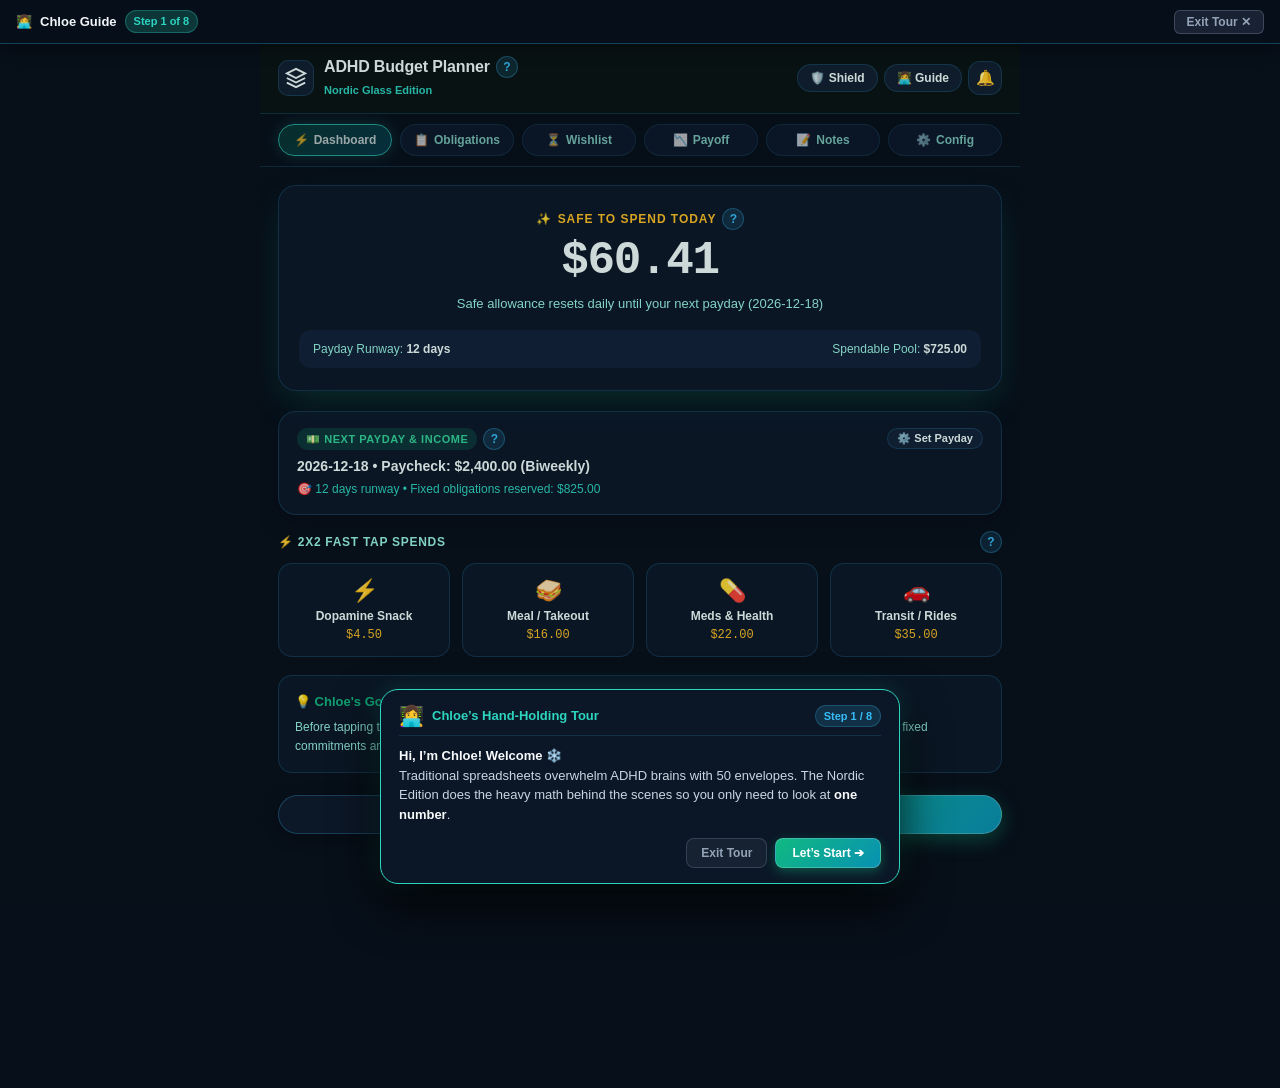
==== commit c5008f91: "fix: full 6-tab grid nav on desktop & 3x2 mobile grid, true 2x2 spend grid, non-overlapping HUD, and" ====
--- a/index.html
+++ b/index.html
@@ -40,7 +40,7 @@
         </div>
         <div class="header-actions">
           <button type="button" class="pill-action-btn" id="btn-burnout-shield" title="Burnout Shield (Emergency Mode)">🛡️ Shield</button>
-          <button type="button" class="icon-action-btn" id="btn-launch-tour" title="Chloe's Guided Tour">👩‍💻</button>
+          <button type="button" class="pill-action-btn" id="btn-launch-tour" title="Chloe's Guided Tour">👩‍💻 Guide</button>
           <button type="button" class="icon-action-btn" id="btn-toggle-sound" title="Haptic Audio">🔔</button>
         </div>
       </div>
--- a/css/planner-layout.css
+++ b/css/planner-layout.css
@@ -19,13 +19,19 @@
 }
 
 .adhd-container {
-  max-width: 580px;
+  width: 100%;
+  max-width: 760px;
   margin: 0 auto;
   min-height: 100vh;
   display: flex;
   flex-direction: column;
-  padding-bottom: calc(125px + env(safe-area-inset-bottom, 24px));
+  padding-bottom: calc(40px + env(safe-area-inset-bottom, 20px));
   position: relative;
+  overflow-x: clip;
+}
+
+body.tutorial-active .adhd-container {
+  padding-bottom: calc(230px + env(safe-area-inset-bottom, 20px));
 }
 
 /* Header App Bar */
@@ -188,6 +194,8 @@
   border-radius: 12px;
   padding: 10px 14px;
   display: flex;
+  flex-wrap: wrap;
+  gap: 6px;
   justify-content: space-between;
   align-items: center;
   font-size: 12px;
@@ -198,19 +206,26 @@
   color: var(--text-main);
 }
 
-/* Quick Spends Grid */
+/* Quick Spends Grid (True 2x2 on Mobile, 4x1 on Desktop) */
 .quick-spend-grid {
   display: grid;
-  grid-template-columns: repeat(3, 1fr);
-  gap: 8px;
-  margin-bottom: 22px;
+  grid-template-columns: repeat(2, 1fr);
+  gap: 10px;
+  margin-bottom: 18px;
+}
+
+@media (min-width: 640px) {
+  .quick-spend-grid {
+    grid-template-columns: repeat(4, 1fr);
+    gap: 12px;
+  }
 }
 
 .spend-tile-btn {
   background: var(--bg-panel);
   border: 1px solid var(--border-line);
   border-radius: 14px;
-  padding: 12px 6px;
+  padding: 14px 10px;
   text-align: center;
   cursor: pointer;
   transition: var(--transition-quick);
@@ -218,7 +233,9 @@
   display: flex;
   flex-direction: column;
   align-items: center;
-  gap: 4px;
+  justify-content: center;
+  gap: 5px;
+  min-width: 0;
 }
 
 .spend-tile-btn:hover {
@@ -227,9 +244,9 @@
   transform: translateY(-2px);
 }
 
-.spend-tile-icon { font-size: 20px; }
-.spend-tile-title { font-size: 11px; font-weight: 700; }
-.spend-tile-amt { font-size: 11px; font-family: var(--font-mono); color: var(--color-gold); }
+.spend-tile-icon { font-size: 22px; }
+.spend-tile-title { font-size: 12px; font-weight: 700; }
+.spend-tile-amt { font-size: 12px; font-family: var(--font-mono); color: var(--color-gold); }
 
 /* Item Cards (Bills, Vault, Debt) */
 .item-card {
@@ -335,32 +352,32 @@
   cursor: pointer;
 }
 
-/* Top Segmented Nordic Capsule Navigation (Unique Top Architecture) */
+/* Top Segmented Nordic Capsule Navigation (3x2 Grid on Mobile, 6x1 Full-Width Grid on Desktop) */
 .nordic-capsule-nav {
-  position: sticky;
-  top: 59px;
+  position: relative;
   z-index: 35;
-  background: rgba(7, 15, 26, 0.95);
-  backdrop-filter: blur(18px);
-  -webkit-backdrop-filter: blur(18px);
+  background: rgba(7, 15, 26, 0.98);
   border-bottom: 1px solid var(--border-line);
-  padding: 8px 12px;
-  display: flex;
+  padding: 10px 12px;
+  display: grid;
+  grid-template-columns: repeat(3, 1fr);
   gap: 6px;
-  overflow-x: auto;
-  -webkit-overflow-scrolling: touch;
-  scrollbar-width: none;
-}
-
-.nordic-capsule-nav::-webkit-scrollbar {
-  display: none;
+  width: 100%;
+}
+
+@media (min-width: 620px) {
+  .nordic-capsule-nav {
+    grid-template-columns: repeat(6, 1fr);
+    gap: 8px;
+    padding: 10px 18px;
+  }
 }
 
 .capsule-tab {
   background: rgba(21, 39, 64, 0.55);
   border: 1px solid rgba(56, 189, 248, 0.16);
   color: var(--text-sub);
-  padding: 7px 13px;
+  padding: 8px 6px;
   border-radius: var(--radius-pill);
   font-size: 12px;
   font-weight: 700;
@@ -368,9 +385,11 @@
   white-space: nowrap;
   display: flex;
   align-items: center;
+  justify-content: center;
   gap: 5px;
   transition: var(--transition-quick);
-  flex-shrink: 0;
+  min-width: 0;
+  width: 100%;
 }
 
 .capsule-tab:hover {
@@ -409,59 +428,60 @@
   letter-spacing: 0.05em;
 }
 
-/* Floating Quick Action HUD (Replaces bottom dock) */
+/* Action Bar (Non-Overlapping Dock Bar) */
 .nordic-floating-hud {
-  position: fixed;
-  bottom: calc(18px + env(safe-area-inset-bottom, 0px));
-  left: 50%;
-  transform: translateX(-50%);
-  width: calc(100% - 24px);
-  max-width: 520px;
+  width: 100%;
+  padding: 4px 18px 24px 18px;
   display: flex;
   justify-content: space-between;
   align-items: center;
-  z-index: 50;
-  pointer-events: none;
+  gap: 10px;
 }
 
 .hud-shield-btn {
-  pointer-events: auto;
+  flex: 1;
+  display: flex;
+  align-items: center;
+  justify-content: center;
+  gap: 6px;
   background: rgba(14, 27, 44, 0.94);
-  backdrop-filter: blur(18px);
-  -webkit-backdrop-filter: blur(18px);
   border: 1px solid rgba(56, 189, 248, 0.3);
   color: #99f6e4;
-  padding: 9px 15px;
+  padding: 11px 14px;
   border-radius: var(--radius-pill);
-  font-size: 12px;
+  font-size: 12.5px;
   font-weight: 800;
-  box-shadow: 0 8px 24px rgba(0, 0, 0, 0.45);
+  box-shadow: 0 4px 16px rgba(0, 0, 0, 0.3);
   cursor: pointer;
   transition: var(--transition-quick);
 }
 
 .hud-shield-btn:hover {
   border-color: #2dd4bf;
-  transform: translateY(-2px);
+  transform: translateY(-1px);
 }
 
 .hud-spend-btn {
-  pointer-events: auto;
+  flex: 1;
+  display: flex;
+  align-items: center;
+  justify-content: center;
+  gap: 6px;
   background: linear-gradient(135deg, #10b981, #0891b2);
   color: #ffffff;
   border: 1px solid rgba(255, 255, 255, 0.2);
-  padding: 10px 18px;
+  padding: 11px 16px;
   border-radius: var(--radius-pill);
-  font-size: 12px;
+  font-size: 12.5px;
   font-weight: 800;
-  box-shadow: 0 10px 28px rgba(16, 185, 129, 0.4);
+  box-shadow: 0 6px 20px rgba(16, 185, 129, 0.35);
   cursor: pointer;
   transition: var(--transition-quick);
 }
 
 .hud-spend-btn:hover {
-  transform: translateY(-2px);
-  box-shadow: 0 12px 32px rgba(16, 185, 129, 0.55);
+  transform: translateY(-1px);
+  box-shadow: 0 8px 24px rgba(16, 185, 129, 0.5);
 }
 
 /* Modals */
@@ -525,19 +545,66 @@
 }
 
 /* Mobile Portrait Responsiveness Tweaks */
-@media (max-width: 420px) {
-  .hero-number {
-    font-size: 38px;
+@media (max-width: 480px) {
+  .adhd-header {
+    padding: 8px 10px;
+  }
+  .brand-badge {
+    gap: 6px;
+    min-width: 0;
+  }
+  .brand-icon {
+    width: 26px;
+    height: 26px;
+    flex-shrink: 0;
+  }
+  .brand-titles h1 {
+    font-size: 11.5px;
+    white-space: nowrap;
+  }
+  .adhd-header .nordic-help-badge {
+    width: 18px;
+    height: 18px;
+    font-size: 10px;
+  }
+  .brand-subtitle {
+    font-size: 9px;
+    white-space: nowrap;
+  }
+  .header-actions {
+    gap: 4px;
+    flex-shrink: 0;
+  }
+  .pill-action-btn {
+    padding: 4px 7px;
+    font-size: 10px;
+    white-space: nowrap;
+  }
+  .icon-action-btn {
+    width: 26px;
+    height: 26px;
+    font-size: 11px;
+    flex-shrink: 0;
+  }
+  .nordic-capsule-nav {
+    padding: 8px 10px;
+    gap: 5px;
   }
   .capsule-tab {
-    padding: 6px 11px;
+    padding: 7px 4px;
     font-size: 11px;
     gap: 4px;
   }
+  .hero-number {
+    font-size: 36px;
+  }
   .hero-split-card {
     padding: 16px 14px;
   }
   .screen {
-    padding: 14px 12px;
-  }
-}
+    padding: 12px 10px;
+  }
+  .nordic-floating-hud {
+    padding: 2px 10px 20px 10px;
+  }
+}
--- a/css/chloe-tour.css
+++ b/css/chloe-tour.css
@@ -19,9 +19,17 @@
   opacity: 1;
 }
 
-/* Guardrail when tour is active */
+/* Guardrail & Header Offset when tour is active */
+body.tutorial-active {
+  padding-top: 44px;
+}
+
+body.tutorial-active .adhd-header {
+  top: 44px;
+}
+
 body.tutorial-active .nordic-capsule-nav .capsule-tab {
-  opacity: 0.6;
+  opacity: 0.75;
   transition: opacity 0.2s ease;
 }
 
@@ -136,24 +144,23 @@
   border-color: #38bdf8;
 }
 
-/* Floating Tour Guide Card (Mobile-First, Safe Above Floating HUD) */
+/* Floating Tour Guide Card (Mobile-First, Crisp Bottom Dock) */
 .chloe-guide-card {
   position: fixed;
-  bottom: calc(88px + env(safe-area-inset-bottom, 12px));
+  bottom: calc(16px + env(safe-area-inset-bottom, 8px));
   left: 50%;
   transform: translateX(-50%);
   width: calc(100% - 24px);
-  max-width: 480px;
-  background: rgba(11, 23, 38, 0.96);
+  max-width: 520px;
+  background: #0b1726;
   border: 1.5px solid #2dd4bf;
   border-radius: 18px;
-  padding: 14px 16px;
-  box-shadow: 0 16px 42px rgba(0, 0, 0, 0.65), 0 0 20px rgba(45, 212, 191, 0.15);
+  padding: 15px 18px;
+  box-shadow: 0 20px 48px rgba(0, 0, 0, 0.85), 0 0 24px rgba(45, 212, 191, 0.2);
   z-index: 9600;
   display: flex;
   flex-direction: column;
   gap: 10px;
-  animation: chloeCardSlideUp 0.25s cubic-bezier(0.16, 1, 0.3, 1);
 }
 
 @keyframes chloeCardSlideUp {
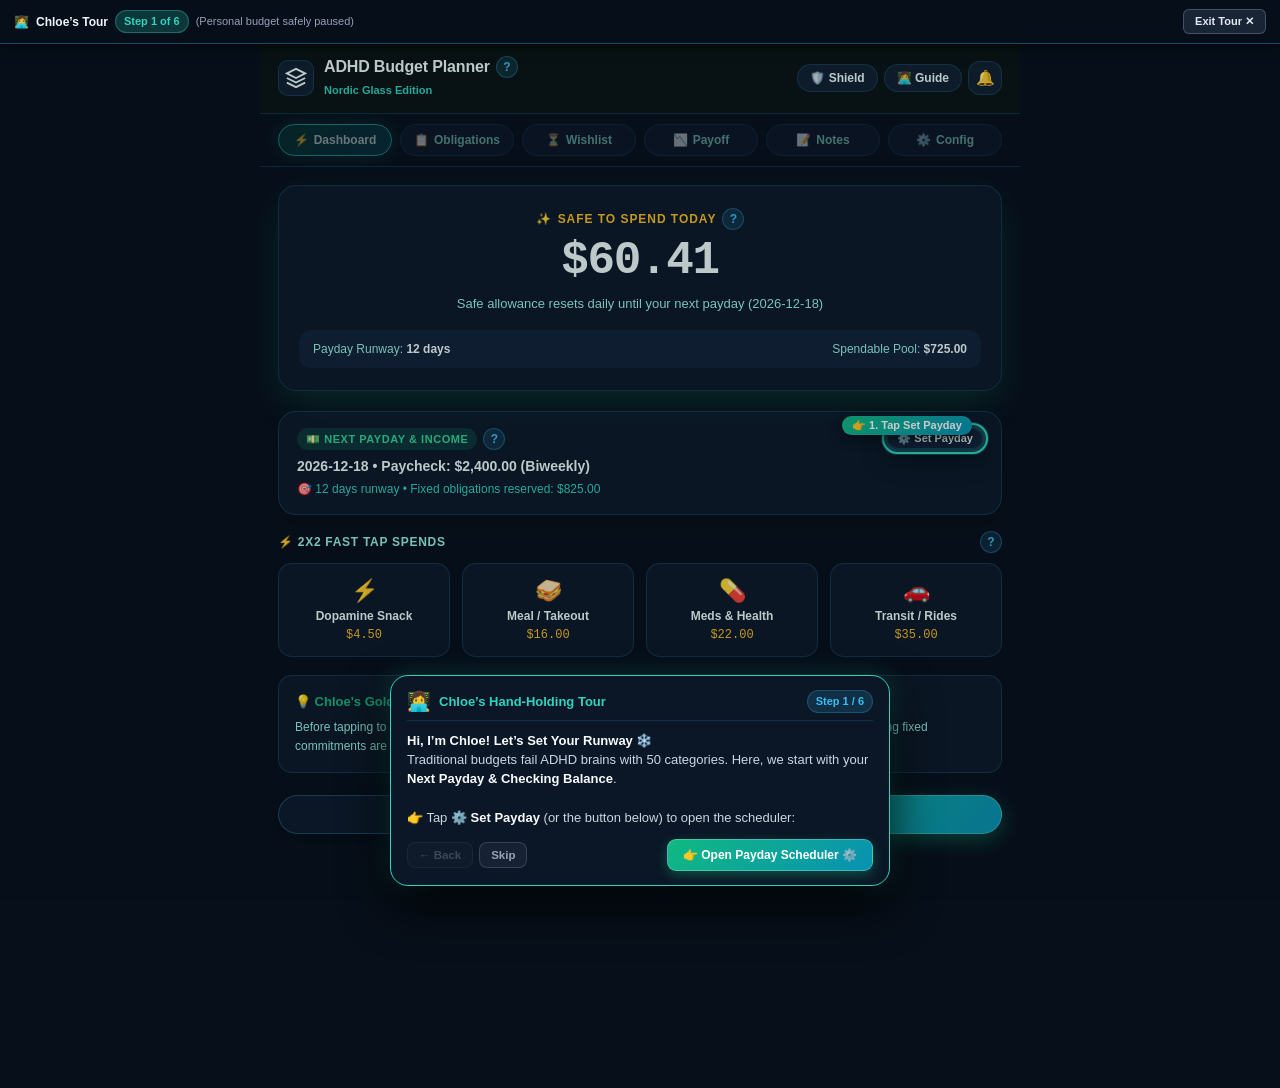
==== commit ba17ab2a: "Add full Edit/Remove/Mark Paid buttons for obligations and sync checking balance with Settings" ====
--- a/index.html
+++ b/index.html
@@ -120,6 +120,8 @@
           <!-- 4 slots 2x2 grid populated dynamically -->
         </div>
 
+        <div id="today-spends-container"></div>
+
         <div style="background:var(--bg-panel);border:1px solid var(--border-line);border-radius:14px;padding:16px;margin-top:14px;">
           <div style="font-size:13px;font-weight:700;color:var(--color-primary);margin-bottom:6px;">💡 Chloe's Golden Rule:</div>
           <p style="font-size:12px;color:var(--text-sub);line-height:1.6;">
@@ -164,12 +166,15 @@
 
       <!-- 4. Payoff Plan Screen -->
       <section id="screen-payoff" class="screen">
-        <div style="margin-bottom:16px;">
-          <div style="display:flex;align-items:center;gap:6px;">
-            <h2 style="font-size:18px;font-weight:800;">Payoff Plan (Debt Crusher)</h2>
-            <button type="button" class="nordic-help-badge" data-chloe-help="payoff.radar" title="About Debt Payoff Plan">?</button>
-          </div>
-          <p style="font-size:12px;color:var(--text-sub);">Snowball & Avalanche accelerated debt freedom path.</p>
+        <div style="display:flex;justify-content:space-between;align-items:center;margin-bottom:16px;">
+          <div>
+            <div style="display:flex;align-items:center;gap:6px;">
+              <h2 style="font-size:18px;font-weight:800;">Payoff Plan (Debt Crusher)</h2>
+              <button type="button" class="nordic-help-badge" data-chloe-help="payoff.radar" title="About Debt Payoff Plan">?</button>
+            </div>
+            <p style="font-size:12px;color:var(--text-sub);">Snowball & Avalanche accelerated debt freedom path.</p>
+          </div>
+          <button type="button" class="btn-primary-action" id="btn-open-add-debt">+ Add Debt</button>
         </div>
         <div style="background:var(--bg-panel);border:1px solid var(--border-line);border-radius:14px;padding:18px;text-align:center;margin-bottom:16px;">
           <div style="font-size:11px;font-weight:700;color:var(--color-gold);text-transform:uppercase;letter-spacing:0.08em;margin-bottom:4px;">Freedom Projection</div>
@@ -310,14 +315,15 @@
       </div>
     </div>
 
-    <!-- MODAL: Add Obligation -->
+    <!-- MODAL: Add / Edit Obligation -->
     <div id="modal-add-obligation" class="modal-overlay">
       <div class="modal-box">
         <div style="display:flex;justify-content:space-between;align-items:center;margin-bottom:14px;">
-          <h3 style="font-size:16px;font-weight:800;">📅 Add Obligation</h3>
+          <h3 style="font-size:16px;font-weight:800;" id="modal-obligation-heading">📅 Add Obligation</h3>
           <button type="button" class="icon-action-btn" id="btn-close-add-obligation" style="width:28px;height:28px;">&times;</button>
         </div>
         <form id="form-add-obligation">
+          <input type="hidden" id="obligation-edit-id" value="">
           <div class="form-group">
             <label>Obligation Name (e.g. Rent, Wi-Fi, Phone)</label>
             <input type="text" class="form-input" id="obligation-name-input" placeholder="Apartment Rent" required>
@@ -335,14 +341,15 @@
       </div>
     </div>
 
-    <!-- MODAL: Add Wishlist Pause Item -->
+    <!-- MODAL: Add / Edit Wishlist Pause Item -->
     <div id="modal-add-pause" class="modal-overlay">
       <div class="modal-box">
         <div style="display:flex;justify-content:space-between;align-items:center;margin-bottom:14px;">
-          <h3 style="font-size:16px;font-weight:800;">⏳ Wishlist Pause (48h Vault)</h3>
+          <h3 style="font-size:16px;font-weight:800;" id="modal-pause-heading">⏳ Wishlist Pause (48h Vault)</h3>
           <button type="button" class="icon-action-btn" id="btn-close-add-pause" style="width:28px;height:28px;">&times;</button>
         </div>
         <form id="form-add-pause">
+          <input type="hidden" id="pause-edit-id" value="">
           <div class="form-group">
             <label>Item Name / Purchase Urge</label>
             <input type="text" class="form-input" id="pause-name-input" placeholder="New Wireless Earbuds" required>
@@ -351,7 +358,37 @@
             <label>Price ($)</label>
             <input type="number" step="0.01" class="form-input" id="pause-amount-input" placeholder="99.00" required>
           </div>
-          <button type="submit" class="btn-primary-action" style="width:100%;padding:12px;margin-top:6px;">Pause for 48 Hours ⏳</button>
+          <button type="submit" class="btn-primary-action" style="width:100%;padding:12px;margin-top:6px;">Save to 48h Vault ⏳</button>
+        </form>
+      </div>
+    </div>
+
+    <!-- MODAL: Add / Edit Debt -->
+    <div id="modal-add-debt" class="modal-overlay">
+      <div class="modal-box">
+        <div style="display:flex;justify-content:space-between;align-items:center;margin-bottom:14px;">
+          <h3 style="font-size:16px;font-weight:800;" id="modal-debt-heading">📉 Add Debt Account</h3>
+          <button type="button" class="icon-action-btn" id="btn-close-add-debt" style="width:28px;height:28px;">&times;</button>
+        </div>
+        <form id="form-add-debt">
+          <input type="hidden" id="debt-edit-id" value="">
+          <div class="form-group">
+            <label>Account Name (e.g. Visa Card, Car Loan)</label>
+            <input type="text" class="form-input" id="debt-name-input" placeholder="Visa Credit Card" required>
+          </div>
+          <div class="form-group">
+            <label>Current Balance ($)</label>
+            <input type="number" step="0.01" class="form-input" id="debt-balance-input" placeholder="850.00" required>
+          </div>
+          <div class="form-group">
+            <label>Minimum Monthly Payment ($)</label>
+            <input type="number" step="0.01" class="form-input" id="debt-min-input" placeholder="35.00" required>
+          </div>
+          <div class="form-group">
+            <label>Interest Rate (APR %)</label>
+            <input type="number" step="0.1" class="form-input" id="debt-apr-input" placeholder="19.9" required>
+          </div>
+          <button type="submit" class="btn-primary-action" style="width:100%;padding:12px;margin-top:6px;">Save Debt Account 📉</button>
         </form>
       </div>
     </div>
--- a/css/planner-layout.css
+++ b/css/planner-layout.css
@@ -248,18 +248,30 @@
 .spend-tile-title { font-size: 12px; font-weight: 700; }
 .spend-tile-amt { font-size: 12px; font-family: var(--font-mono); color: var(--color-gold); }
 
-/* Item Cards (Bills, Vault, Debt) */
-.item-card {
+/* Item Cards (Bills, Vault, Debt, Today Spends) */
+.item-card,
+.list-item-card {
   background: var(--bg-panel);
   border: 1px solid var(--border-line);
   border-radius: 14px;
-  padding: 16px;
+  padding: 15px 16px;
   margin-bottom: 12px;
   transition: var(--transition-quick);
-}
-
-.item-card:hover {
+  display: flex;
+  align-items: center;
+  justify-content: space-between;
+  gap: 12px;
+  flex-wrap: wrap;
+}
+
+.item-card:hover,
+.list-item-card:hover {
   border-color: var(--border-focus);
+}
+
+.item-info {
+  flex: 1;
+  min-width: 140px;
 }
 
 .item-header {
@@ -272,16 +284,97 @@
 .item-title {
   font-size: 15px;
   font-weight: 700;
+  color: var(--text-main);
   display: flex;
   align-items: center;
   gap: 8px;
+}
+
+.item-sub {
+  font-size: 12px;
+  color: var(--text-sub);
+  margin-top: 3px;
 }
 
 .item-amount {
   font-family: var(--font-mono);
-  font-size: 14px;
+  font-size: 15px;
   font-weight: 800;
   color: var(--color-gold);
+}
+
+.card-actions-row {
+  display: flex;
+  align-items: center;
+  gap: 8px;
+  flex-wrap: wrap;
+}
+
+.btn-check-toggle {
+  background: rgba(21, 39, 64, 0.75);
+  border: 1px solid rgba(56, 189, 248, 0.3);
+  color: var(--text-main);
+  font-size: 11.5px;
+  font-weight: 700;
+  padding: 6px 12px;
+  border-radius: 999px;
+  cursor: pointer;
+  transition: var(--transition-quick);
+  display: inline-flex;
+  align-items: center;
+  gap: 4px;
+}
+
+.btn-check-toggle:hover {
+  border-color: var(--color-primary);
+  background: rgba(30, 56, 92, 0.9);
+}
+
+.btn-check-toggle.active {
+  background: linear-gradient(135deg, #10b981, #059669);
+  border-color: #34d399;
+  color: #ffffff;
+  box-shadow: 0 2px 10px rgba(16, 185, 129, 0.3);
+}
+
+.btn-card-edit {
+  background: rgba(21, 39, 64, 0.6);
+  border: 1px solid rgba(148, 163, 184, 0.25);
+  color: var(--text-sub);
+  font-size: 11.5px;
+  font-weight: 700;
+  padding: 6px 10px;
+  border-radius: 8px;
+  cursor: pointer;
+  transition: var(--transition-quick);
+}
+
+.btn-card-edit:hover {
+  color: #ffffff;
+  border-color: var(--color-cyan);
+  background: rgba(30, 56, 92, 0.8);
+}
+
+.btn-card-delete {
+  background: rgba(244, 63, 94, 0.12);
+  border: 1px solid rgba(244, 63, 94, 0.3);
+  color: #fb7185;
+  font-size: 12px;
+  font-weight: 800;
+  width: 30px;
+  height: 30px;
+  border-radius: 8px;
+  display: inline-flex;
+  align-items: center;
+  justify-content: center;
+  cursor: pointer;
+  transition: var(--transition-quick);
+}
+
+.btn-card-delete:hover {
+  background: rgba(244, 63, 94, 0.28);
+  color: #ffffff;
+  border-color: #f43f5e;
 }
 
 .btn-primary-action {
--- a/css/chloe-tour.css
+++ b/css/chloe-tour.css
@@ -1,14 +1,14 @@
 /* =========================================================
    ADHD Budget Planner (Edition 2) - Chloe's Interactive Tour & Contextual Guide
    Nordic Frost Glassmorphism: Zero-blur crystal clarity, DOM-anchored,
-   gentle ADHD guardrails, 100% mobile portrait responsive.
+   strict capture-phase ADHD guardrails, 100% mobile portrait responsive.
    ========================================================= */
 
 /* Crystal clear ambient tint (ZERO BLUR to keep text and tabs 100% sharp) */
 .tutorial-mask-overlay {
   position: fixed;
   inset: 0;
-  background: rgba(7, 15, 26, 0.15);
+  background: rgba(7, 15, 26, 0.22);
   z-index: 9000;
   pointer-events: none;
   opacity: 0;
@@ -28,8 +28,8 @@
   top: 44px;
 }
 
-body.tutorial-active .nordic-capsule-nav .capsule-tab {
-  opacity: 0.75;
+body.tutorial-active .nordic-capsule-nav .capsule-tab:not(.tutorial-target-active) {
+  opacity: 0.55;
   transition: opacity 0.2s ease;
 }
 
@@ -39,8 +39,9 @@
   z-index: 9200 !important;
   outline: 2.5px solid #2dd4bf !important;
   outline-offset: 3px !important;
-  box-shadow: 0 0 0 6px rgba(45, 212, 191, 0.25), 0 8px 24px rgba(0, 0, 0, 0.5) !important;
+  box-shadow: 0 0 0 6px rgba(45, 212, 191, 0.28), 0 8px 24px rgba(0, 0, 0, 0.55) !important;
   animation: chloeTargetPulse 2s infinite ease-in-out !important;
+  cursor: pointer !important;
 }
 
 @keyframes chloeTargetPulse {
@@ -51,8 +52,8 @@
 /* Anchored Chloe Target Badge */
 .chloe-target-badge {
   position: absolute;
-  top: -12px;
-  right: 12px;
+  top: -13px;
+  right: 10px;
   background: linear-gradient(135deg, #10b981, #0891b2);
   color: #ffffff;
   font-size: 11px;
@@ -62,7 +63,7 @@
   display: flex;
   align-items: center;
   gap: 5px;
-  box-shadow: 0 4px 12px rgba(0, 0, 0, 0.5);
+  box-shadow: 0 4px 12px rgba(0, 0, 0, 0.55);
   pointer-events: none;
   z-index: 9210;
   white-space: nowrap;
@@ -84,8 +85,9 @@
 
 /* Typing animation highlight */
 .typing-active {
-  outline: 2px solid #2dd4bf !important;
-  background: rgba(45, 212, 191, 0.12) !important;
+  outline: 2.5px solid #2dd4bf !important;
+  background: rgba(45, 212, 191, 0.16) !important;
+  transition: all 0.15s ease;
 }
 
 /* Top Tutorial HUD Bar */
@@ -95,51 +97,66 @@
   left: 0;
   right: 0;
   height: 44px;
-  background: rgba(7, 15, 26, 0.96);
+  background: rgba(7, 15, 26, 0.97);
   backdrop-filter: blur(14px);
   -webkit-backdrop-filter: blur(14px);
-  border-bottom: 1px solid rgba(56, 189, 248, 0.3);
+  border-bottom: 1px solid rgba(56, 189, 248, 0.35);
   color: #f1f5f9;
-  padding: 0 16px;
+  padding: 0 14px;
   display: flex;
   align-items: center;
   justify-content: space-between;
   z-index: 9700;
-  font-size: 13px;
-  box-shadow: 0 4px 16px rgba(0, 0, 0, 0.4);
+  font-size: 12px;
+  box-shadow: 0 4px 16px rgba(0, 0, 0, 0.45);
 }
 
 .tutorial-hud-title {
   display: flex;
   align-items: center;
-  gap: 8px;
+  gap: 7px;
   font-weight: 700;
+  overflow: hidden;
+  white-space: nowrap;
 }
 
 .tutorial-hud-step-pill {
   background: rgba(45, 212, 191, 0.2);
   color: #2dd4bf;
-  border: 1px solid rgba(45, 212, 191, 0.3);
+  border: 1px solid rgba(45, 212, 191, 0.35);
   padding: 2px 8px;
   border-radius: 999px;
   font-size: 11px;
   font-weight: 800;
 }
 
+.tutorial-hud-sub {
+  color: #94a3b8;
+  font-size: 11px;
+  font-weight: 500;
+}
+
+@media (max-width: 520px) {
+  .tutorial-hud-sub {
+    display: none;
+  }
+}
+
 .tutorial-hud-exit {
-  background: rgba(30, 41, 59, 0.8);
-  border: 1px solid rgba(148, 163, 184, 0.3);
-  color: #94a3b8;
-  font-size: 12px;
+  background: rgba(30, 41, 59, 0.85);
+  border: 1px solid rgba(148, 163, 184, 0.35);
+  color: #e2e8f0;
+  font-size: 11px;
   font-weight: 700;
-  padding: 4px 12px;
+  padding: 5px 11px;
   border-radius: 6px;
   cursor: pointer;
   transition: all 0.15s ease;
+  flex-shrink: 0;
 }
 
 .tutorial-hud-exit:hover {
-  background: rgba(51, 65, 85, 0.9);
+  background: rgba(51, 65, 85, 0.95);
   color: #ffffff;
   border-color: #38bdf8;
 }
@@ -147,25 +164,70 @@
 /* Floating Tour Guide Card (Mobile-First, Crisp Bottom Dock) */
 .chloe-guide-card {
   position: fixed;
-  bottom: calc(16px + env(safe-area-inset-bottom, 8px));
+  bottom: calc(14px + env(safe-area-inset-bottom, 6px));
   left: 50%;
   transform: translateX(-50%);
   width: calc(100% - 24px);
-  max-width: 520px;
+  max-width: 500px;
   background: #0b1726;
   border: 1.5px solid #2dd4bf;
   border-radius: 18px;
-  padding: 15px 18px;
-  box-shadow: 0 20px 48px rgba(0, 0, 0, 0.85), 0 0 24px rgba(45, 212, 191, 0.2);
+  padding: 14px 16px;
+  box-shadow: 0 20px 48px rgba(0, 0, 0, 0.88), 0 0 24px rgba(45, 212, 191, 0.22);
   z-index: 9600;
   display: flex;
   flex-direction: column;
   gap: 10px;
 }
 
-@keyframes chloeCardSlideUp {
-  from { transform: translateX(-50%) translateY(16px); opacity: 0; }
-  to { transform: translateX(-50%) translateY(0); opacity: 1; }
+/* Nudge Shake Animation when user clicks locked area outside current step */
+.chloe-guide-card.nudge {
+  animation: chloeNudgeShake 0.42s cubic-bezier(0.36, 0.07, 0.19, 0.97) both;
+  border-color: #f59e0b;
+}
+
+@keyframes chloeNudgeShake {
+  10%, 90% { transform: translateX(calc(-50% - 4px)); }
+  20%, 80% { transform: translateX(calc(-50% + 6px)); }
+  30%, 50%, 70% { transform: translateX(calc(-50% - 8px)); }
+  40%, 60% { transform: translateX(calc(-50% + 8px)); }
+}
+
+.chloe-nudge-toast {
+  background: rgba(245, 158, 11, 0.16);
+  border: 1px solid rgba(245, 158, 11, 0.45);
+  color: #fcd34d;
+  font-size: 11.5px;
+  font-weight: 700;
+  padding: 6px 10px;
+  border-radius: 8px;
+  text-align: center;
+}
+
+/* Embedded Modal Guide Banner (when a modal is open during the tour) */
+.chloe-modal-banner {
+  background: linear-gradient(145deg, rgba(16, 185, 129, 0.16), rgba(8, 145, 178, 0.16));
+  border: 1.5px solid #2dd4bf;
+  border-radius: 12px;
+  padding: 12px 14px;
+  margin-bottom: 14px;
+  display: flex;
+  flex-direction: column;
+  gap: 8px;
+  position: relative;
+  z-index: 9300;
+}
+
+.chloe-modal-banner.nudge {
+  animation: chloeBannerShake 0.42s ease both;
+  border-color: #f59e0b;
+}
+
+@keyframes chloeBannerShake {
+  10%, 90% { transform: translateX(-4px); }
+  20%, 80% { transform: translateX(6px); }
+  30%, 50%, 70% { transform: translateX(-6px); }
+  40%, 60% { transform: translateX(6px); }
 }
 
 .chloe-guide-header {
@@ -173,7 +235,7 @@
   align-items: center;
   justify-content: space-between;
   border-bottom: 1px solid rgba(56, 189, 248, 0.15);
-  padding-bottom: 8px;
+  padding-bottom: 7px;
 }
 
 .chloe-guide-identity {
@@ -183,7 +245,7 @@
 }
 
 .chloe-avatar {
-  font-size: 20px;
+  font-size: 19px;
   line-height: 1;
 }
 
@@ -205,7 +267,7 @@
 
 .chloe-guide-body {
   font-size: 13px;
-  line-height: 1.5;
+  line-height: 1.48;
   color: #cbd5e1;
 }
 
@@ -216,39 +278,59 @@
 .chloe-guide-actions {
   display: flex;
   align-items: center;
-  justify-content: flex-end;
+  justify-content: space-between;
   gap: 8px;
-  margin-top: 4px;
+  margin-top: 2px;
+}
+
+.chloe-nav-group {
+  display: flex;
+  align-items: center;
+  gap: 6px;
 }
 
 .chloe-btn-secondary {
-  background: rgba(30, 41, 59, 0.6);
+  background: rgba(30, 41, 59, 0.65);
   border: 1px solid rgba(148, 163, 184, 0.25);
   color: #94a3b8;
-  font-size: 12px;
+  font-size: 11.5px;
   font-weight: 700;
-  padding: 7px 14px;
+  padding: 6px 11px;
   border-radius: 8px;
   cursor: pointer;
   transition: all 0.15s ease;
 }
 
-.chloe-btn-secondary:hover {
-  background: rgba(51, 65, 85, 0.8);
+.chloe-btn-secondary:hover:not(:disabled) {
+  background: rgba(51, 65, 85, 0.85);
   color: #ffffff;
+}
+
+.chloe-btn-secondary:disabled {
+  opacity: 0.35;
+  cursor: not-allowed;
 }
 
 .chloe-btn-primary {
   background: linear-gradient(135deg, #10b981, #0891b2);
-  border: 1px solid rgba(255, 255, 255, 0.2);
+  border: 1px solid rgba(255, 255, 255, 0.25);
   color: #ffffff;
   font-size: 12px;
   font-weight: 800;
-  padding: 7px 16px;
-  border-radius: 8px;
+  padding: 8px 15px;
+  border-radius: 9px;
   cursor: pointer;
   box-shadow: 0 4px 12px rgba(16, 185, 129, 0.35);
   transition: all 0.15s ease;
+}
+
+.chloe-btn-primary.pulse {
+  animation: chloeBtnPulse 1.8s infinite ease-in-out;
+}
+
+@keyframes chloeBtnPulse {
+  0%, 100% { box-shadow: 0 4px 12px rgba(16, 185, 129, 0.35), 0 0 0 0 rgba(45, 212, 191, 0.45); }
+  50% { box-shadow: 0 4px 16px rgba(16, 185, 129, 0.55), 0 0 0 5px rgba(45, 212, 191, 0); }
 }
 
 .chloe-btn-primary:hover {
